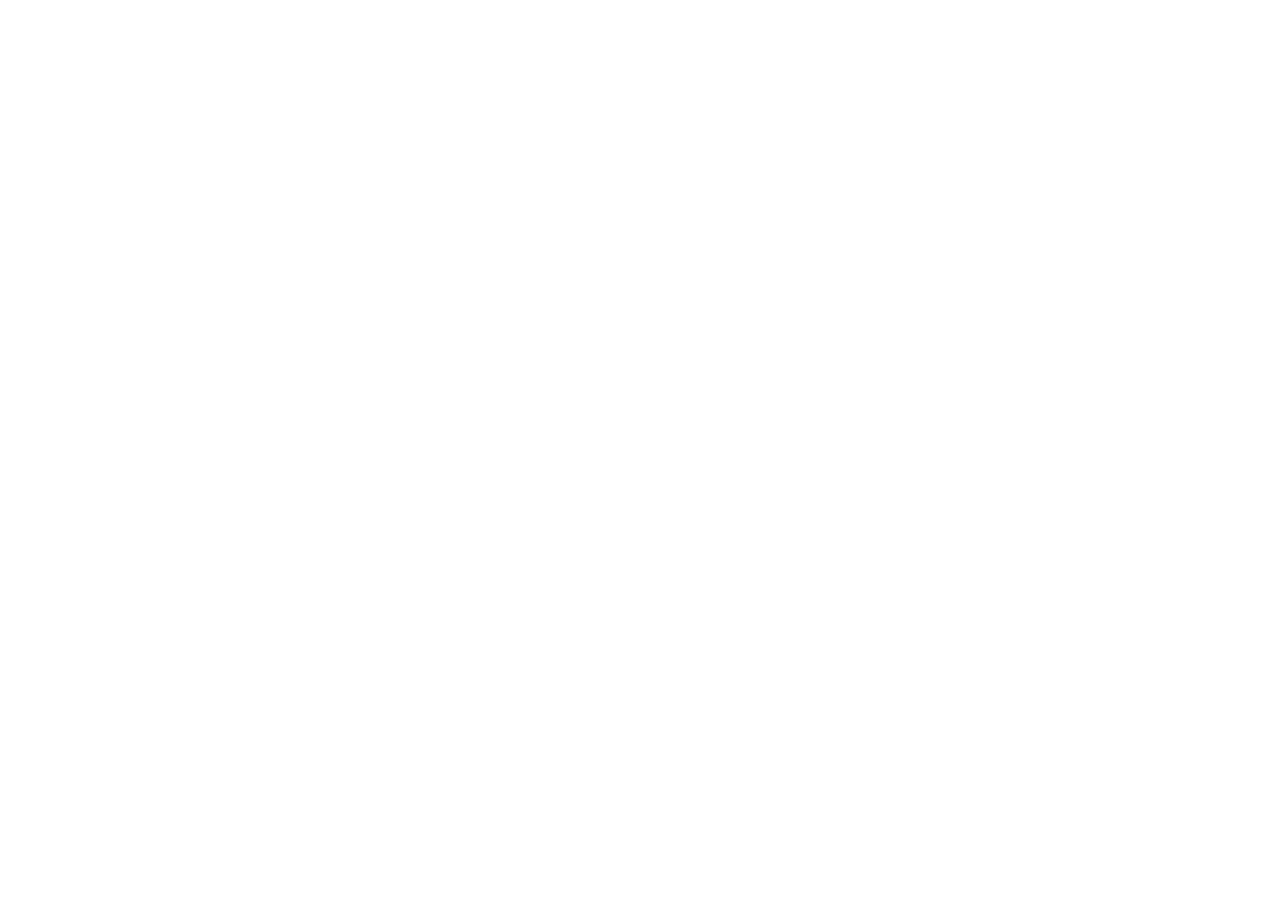
==== index.html @ 2bec8dc3 "init project" ====
<!DOCTYPE html>
<html lang="en">

<head>
  <meta charset="UTF-8">
  <meta http-equiv="X-UA-Compatible" content="IE=edge">
  <meta name="viewport" content="width=device-width, initial-scale=1.0">
  <title>Document</title>
</head>

<body>

</body>

</html>
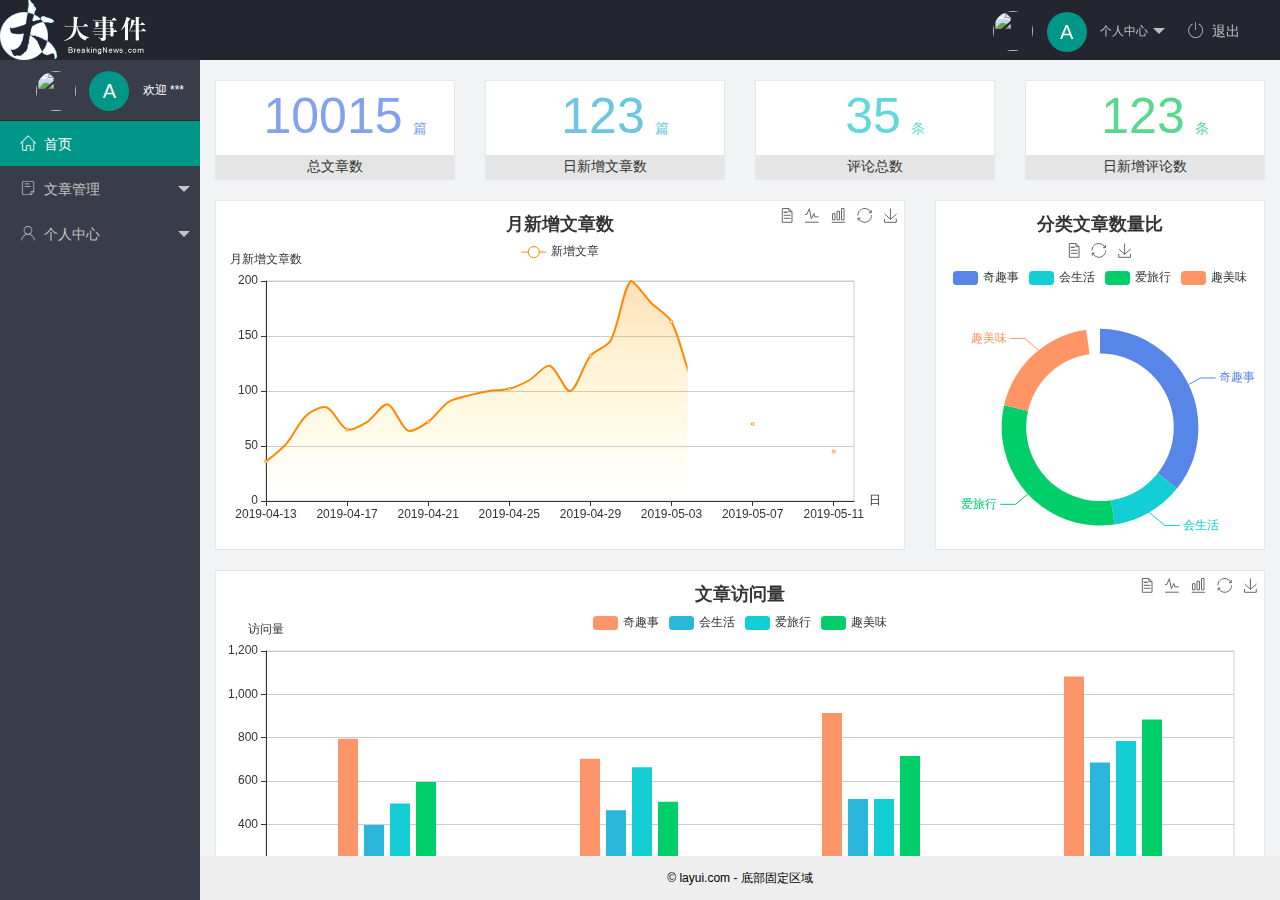
==== commit fd3579f4: "完成了主页功能的开发" ====
--- a/index.html
+++ b/index.html
@@ -5,11 +5,91 @@
   <meta charset="UTF-8">
   <meta http-equiv="X-UA-Compatible" content="IE=edge">
   <meta name="viewport" content="width=device-width, initial-scale=1.0">
-  <title>Document</title>
+  <title>后台主页</title>
+  <!-- 导入layui的样式表 -->
+  <link rel="stylesheet" href="/assets/lib/layui/css/layui.css">
+  <!-- 导入第三方的图标库 -->
+  <link rel="stylesheet" href="/assets/fonts/iconfont.css">
+  <!-- 导入自己的样式 -->
+  <link rel="stylesheet" href="/assets/css/index.css">
 </head>
 
 <body>
+  <div class="layui-layout layui-layout-admin">
+    <div class="layui-header">
+      <div class="layui-log">
+        <img src="/assets/images/logo.png" alt="">
+      </div>
+      <!-- 头部区域（可配合layui 已有的水平导航） -->
+      <ul class="layui-nav layui-layout-right">
+        <li class="layui-nav-item">
+          <a href="javascript:;" class="userinfo">
+            <img src="http://t.cn/RCzsdCq" class="layui-nav-img" />
+            <span class="text-avatar">A</span>
+            个人中心
+          </a>
+          <dl class="layui-nav-child">
+            <dd><a href="">基本资料</a></dd>
+            <dd><a href="">更换头像</a></dd>
+            <dd><a href="">重置密码</a></dd>
+          </dl>
+        </li>
+        <li class="layui-nav-item">
+          <a href="javascript:;" id="btnLogout"><span class="iconfont icon-tuichu"></span>退出</a>
+        </li>
+      </ul>
+    </div>
 
+    <div class="layui-side layui-bg-black">
+      <div class="layui-side-scroll">
+        <div class="userinfo">
+          <img src="http://t.cn/RCzsdCq" class="layui-nav-img" />
+          <span class="text-avatar">A</span>
+          <span id="welcome">欢迎 ***</span>
+        </div>
+        <!-- 左侧导航区域（可配合layui已有的垂直导航） -->
+        <ul class="layui-nav layui-nav-tree" lay-shrink="all">
+          <li class="layui-nav-item layui-this">
+            <a href="/home/dashboard.html" target="fm"><span class="iconfont icon-home"></span>首页</a>
+          </li>
+          <li class="layui-nav-item">
+            <a class="" href="javascript:;"><span class="iconfont icon-16"></span>文章管理</a>
+            <dl class="layui-nav-child">
+              <dd><a href="javascript:;"><i class="layui-icon layui-icon-app"></i>文章类别</a></dd>
+              <dd><a href="javascript:;"><i class="layui-icon layui-icon-app"></i>文章列表</a></dd>
+              <dd><a href="javascript:;"><i class="layui-icon layui-icon-app"></i>发布文章</a></dd>
+            </dl>
+          </li>
+          <li class="layui-nav-item">
+            <a href="javascript:;"><span class="iconfont icon-user"></span>个人中心</a>
+            <dl class="layui-nav-child">
+              <dd><a href="javascript:;"><i class="layui-icon layui-icon-app"></i>基本资料</a></dd>
+              <dd><a href="javascript:;"><i class="layui-icon layui-icon-app"></i>更换头像</a></dd>
+              <dd><a href="javascript:;"><i class="layui-icon layui-icon-app"></i>重置密码</a></dd>
+            </dl>
+          </li>
+        </ul>
+      </div>
+    </div>
+
+    <div class="layui-body">
+      <!-- 内容主体区域 -->
+      <iframe name="fm" src="/home/dashboard.html" frameborder="0"></iframe>
+    </div>
+
+    <div class="layui-footer">
+      <!-- 底部固定区域 -->
+      © layui.com - 底部固定区域
+    </div>
+  </div>
+  <!-- 导入layui的JS文件 -->
+  <script src="/assets/lib/layui/layui.all.js"></script>
+  <!-- 导入 jQuery -->
+  <script src="/assets/lib/jquery.js"></script>
+  <!-- 导入自己封装的baseAPI -->
+  <script src="/assets/js/baseAPI.js"></script>
+  <!-- 导入自己的 js文件 -->
+  <script src="/assets/js/index.js"></script>
 </body>
 
 </html>--- a/assets/lib/layui/css/layui.css
+++ b/assets/lib/layui/css/layui.css
@@ -0,0 +1,2 @@
+/** layui-v2.5.5 MIT License By https://www.layui.com */
+ .layui-inline,img{display:inline-block;vertical-align:middle}h1,h2,h3,h4,h5,h6{font-weight:400}.layui-edge,.layui-header,.layui-inline,.layui-main{position:relative}.layui-body,.layui-edge,.layui-elip{overflow:hidden}.layui-btn,.layui-edge,.layui-inline,img{vertical-align:middle}.layui-btn,.layui-disabled,.layui-icon,.layui-unselect{-moz-user-select:none;-webkit-user-select:none;-ms-user-select:none}.layui-elip,.layui-form-checkbox span,.layui-form-pane .layui-form-label{text-overflow:ellipsis;white-space:nowrap}.layui-breadcrumb,.layui-tree-btnGroup{visibility:hidden}blockquote,body,button,dd,div,dl,dt,form,h1,h2,h3,h4,h5,h6,input,li,ol,p,pre,td,textarea,th,ul{margin:0;padding:0;-webkit-tap-highlight-color:rgba(0,0,0,0)}a:active,a:hover{outline:0}img{border:none}li{list-style:none}table{border-collapse:collapse;border-spacing:0}h4,h5,h6{font-size:100%}button,input,optgroup,option,select,textarea{font-family:inherit;font-size:inherit;font-style:inherit;font-weight:inherit;outline:0}pre{white-space:pre-wrap;white-space:-moz-pre-wrap;white-space:-pre-wrap;white-space:-o-pre-wrap;word-wrap:break-word}body{line-height:24px;font:14px Helvetica Neue,Helvetica,PingFang SC,Tahoma,Arial,sans-serif}hr{height:1px;margin:10px 0;border:0;clear:both}a{color:#333;text-decoration:none}a:hover{color:#777}a cite{font-style:normal;*cursor:pointer}.layui-border-box,.layui-border-box *{box-sizing:border-box}.layui-box,.layui-box *{box-sizing:content-box}.layui-clear{clear:both;*zoom:1}.layui-clear:after{content:'\20';clear:both;*zoom:1;display:block;height:0}.layui-inline{*display:inline;*zoom:1}.layui-edge{display:inline-block;width:0;height:0;border-width:6px;border-style:dashed;border-color:transparent}.layui-edge-top{top:-4px;border-bottom-color:#999;border-bottom-style:solid}.layui-edge-right{border-left-color:#999;border-left-style:solid}.layui-edge-bottom{top:2px;border-top-color:#999;border-top-style:solid}.layui-edge-left{border-right-color:#999;border-right-style:solid}.layui-disabled,.layui-disabled:hover{color:#d2d2d2!important;cursor:not-allowed!important}.layui-circle{border-radius:100%}.layui-show{display:block!important}.layui-hide{display:none!important}@font-face{font-family:layui-icon;src:url(../font/iconfont.eot?v=250);src:url(../font/iconfont.eot?v=250#iefix) format('embedded-opentype'),url(../font/iconfont.woff2?v=250) format('woff2'),url(../font/iconfont.woff?v=250) format('woff'),url(../font/iconfont.ttf?v=250) format('truetype'),url(../font/iconfont.svg?v=250#layui-icon) format('svg')}.layui-icon{font-family:layui-icon!important;font-size:16px;font-style:normal;-webkit-font-smoothing:antialiased;-moz-osx-font-smoothing:grayscale}.layui-icon-reply-fill:before{content:"\e611"}.layui-icon-set-fill:before{content:"\e614"}.layui-icon-menu-fill:before{content:"\e60f"}.layui-icon-search:before{content:"\e615"}.layui-icon-share:before{content:"\e641"}.layui-icon-set-sm:before{content:"\e620"}.layui-icon-engine:before{content:"\e628"}.layui-icon-close:before{content:"\1006"}.layui-icon-close-fill:before{content:"\1007"}.layui-icon-chart-screen:before{content:"\e629"}.layui-icon-star:before{content:"\e600"}.layui-icon-circle-dot:before{content:"\e617"}.layui-icon-chat:before{content:"\e606"}.layui-icon-release:before{content:"\e609"}.layui-icon-list:before{content:"\e60a"}.layui-icon-chart:before{content:"\e62c"}.layui-icon-ok-circle:before{content:"\1005"}.layui-icon-layim-theme:before{content:"\e61b"}.layui-icon-table:before{content:"\e62d"}.layui-icon-right:before{content:"\e602"}.layui-icon-left:before{content:"\e603"}.layui-icon-cart-simple:before{content:"\e698"}.layui-icon-face-cry:before{content:"\e69c"}.layui-icon-face-smile:before{content:"\e6af"}.layui-icon-survey:before{content:"\e6b2"}.layui-icon-tree:before{content:"\e62e"}.layui-icon-upload-circle:before{content:"\e62f"}.layui-icon-add-circle:before{content:"\e61f"}.layui-icon-download-circle:before{content:"\e601"}.layui-icon-templeate-1:before{content:"\e630"}.layui-icon-util:before{content:"\e631"}.layui-icon-face-surprised:before{content:"\e664"}.layui-icon-edit:before{content:"\e642"}.layui-icon-speaker:before{content:"\e645"}.layui-icon-down:before{content:"\e61a"}.layui-icon-file:before{content:"\e621"}.layui-icon-layouts:before{content:"\e632"}.layui-icon-rate-half:before{content:"\e6c9"}.layui-icon-add-circle-fine:before{content:"\e608"}.layui-icon-prev-circle:before{content:"\e633"}.layui-icon-read:before{content:"\e705"}.layui-icon-404:before{content:"\e61c"}.layui-icon-carousel:before{content:"\e634"}.layui-icon-help:before{content:"\e607"}.layui-icon-code-circle:before{content:"\e635"}.layui-icon-water:before{content:"\e636"}.layui-icon-username:before{content:"\e66f"}.layui-icon-find-fill:before{content:"\e670"}.layui-icon-about:before{content:"\e60b"}.layui-icon-location:before{content:"\e715"}.layui-icon-up:before{content:"\e619"}.layui-icon-pause:before{content:"\e651"}.layui-icon-date:before{content:"\e637"}.layui-icon-layim-uploadfile:before{content:"\e61d"}.layui-icon-delete:before{content:"\e640"}.layui-icon-play:before{content:"\e652"}.layui-icon-top:before{content:"\e604"}.layui-icon-friends:before{content:"\e612"}.layui-icon-refresh-3:before{content:"\e9aa"}.layui-icon-ok:before{content:"\e605"}.layui-icon-layer:before{content:"\e638"}.layui-icon-face-smile-fine:before{content:"\e60c"}.layui-icon-dollar:before{content:"\e659"}.layui-icon-group:before{content:"\e613"}.layui-icon-layim-download:before{content:"\e61e"}.layui-icon-picture-fine:before{content:"\e60d"}.layui-icon-link:before{content:"\e64c"}.layui-icon-diamond:before{content:"\e735"}.layui-icon-log:before{content:"\e60e"}.layui-icon-rate-solid:before{content:"\e67a"}.layui-icon-fonts-del:before{content:"\e64f"}.layui-icon-unlink:before{content:"\e64d"}.layui-icon-fonts-clear:before{content:"\e639"}.layui-icon-triangle-r:before{content:"\e623"}.layui-icon-circle:before{content:"\e63f"}.layui-icon-radio:before{content:"\e643"}.layui-icon-align-center:before{content:"\e647"}.layui-icon-align-right:before{content:"\e648"}.layui-icon-align-left:before{content:"\e649"}.layui-icon-loading-1:before{content:"\e63e"}.layui-icon-return:before{content:"\e65c"}.layui-icon-fonts-strong:before{content:"\e62b"}.layui-icon-upload:before{content:"\e67c"}.layui-icon-dialogue:before{content:"\e63a"}.layui-icon-video:before{content:"\e6ed"}.layui-icon-headset:before{content:"\e6fc"}.layui-icon-cellphone-fine:before{content:"\e63b"}.layui-icon-add-1:before{content:"\e654"}.layui-icon-face-smile-b:before{content:"\e650"}.layui-icon-fonts-html:before{content:"\e64b"}.layui-icon-form:before{content:"\e63c"}.layui-icon-cart:before{content:"\e657"}.layui-icon-camera-fill:before{content:"\e65d"}.layui-icon-tabs:before{content:"\e62a"}.layui-icon-fonts-code:before{content:"\e64e"}.layui-icon-fire:before{content:"\e756"}.layui-icon-set:before{content:"\e716"}.layui-icon-fonts-u:before{content:"\e646"}.layui-icon-triangle-d:before{content:"\e625"}.layui-icon-tips:before{content:"\e702"}.layui-icon-picture:before{content:"\e64a"}.layui-icon-more-vertical:before{content:"\e671"}.layui-icon-flag:before{content:"\e66c"}.layui-icon-loading:before{content:"\e63d"}.layui-icon-fonts-i:before{content:"\e644"}.layui-icon-refresh-1:before{content:"\e666"}.layui-icon-rmb:before{content:"\e65e"}.layui-icon-home:before{content:"\e68e"}.layui-icon-user:before{content:"\e770"}.layui-icon-notice:before{content:"\e667"}.layui-icon-login-weibo:before{content:"\e675"}.layui-icon-voice:before{content:"\e688"}.layui-icon-upload-drag:before{content:"\e681"}.layui-icon-login-qq:before{content:"\e676"}.layui-icon-snowflake:before{content:"\e6b1"}.layui-icon-file-b:before{content:"\e655"}.layui-icon-template:before{content:"\e663"}.layui-icon-auz:before{content:"\e672"}.layui-icon-console:before{content:"\e665"}.layui-icon-app:before{content:"\e653"}.layui-icon-prev:before{content:"\e65a"}.layui-icon-website:before{content:"\e7ae"}.layui-icon-next:before{content:"\e65b"}.layui-icon-component:before{content:"\e857"}.layui-icon-more:before{content:"\e65f"}.layui-icon-login-wechat:before{content:"\e677"}.layui-icon-shrink-right:before{content:"\e668"}.layui-icon-spread-left:before{content:"\e66b"}.layui-icon-camera:before{content:"\e660"}.layui-icon-note:before{content:"\e66e"}.layui-icon-refresh:before{content:"\e669"}.layui-icon-female:before{content:"\e661"}.layui-icon-male:before{content:"\e662"}.layui-icon-password:before{content:"\e673"}.layui-icon-senior:before{content:"\e674"}.layui-icon-theme:before{content:"\e66a"}.layui-icon-tread:before{content:"\e6c5"}.layui-icon-praise:before{content:"\e6c6"}.layui-icon-star-fill:before{content:"\e658"}.layui-icon-rate:before{content:"\e67b"}.layui-icon-template-1:before{content:"\e656"}.layui-icon-vercode:before{content:"\e679"}.layui-icon-cellphone:before{content:"\e678"}.layui-icon-screen-full:before{content:"\e622"}.layui-icon-screen-restore:before{content:"\e758"}.layui-icon-cols:before{content:"\e610"}.layui-icon-export:before{content:"\e67d"}.layui-icon-print:before{content:"\e66d"}.layui-icon-slider:before{content:"\e714"}.layui-icon-addition:before{content:"\e624"}.layui-icon-subtraction:before{content:"\e67e"}.layui-icon-service:before{content:"\e626"}.layui-icon-transfer:before{content:"\e691"}.layui-main{width:1140px;margin:0 auto}.layui-header{z-index:1000;height:60px}.layui-header a:hover{transition:all .5s;-webkit-transition:all .5s}.layui-side{position:fixed;left:0;top:0;bottom:0;z-index:999;width:200px;overflow-x:hidden}.layui-side-scroll{position:relative;width:220px;height:100%;overflow-x:hidden}.layui-body{position:absolute;left:200px;right:0;top:0;bottom:0;z-index:998;width:auto;overflow-y:auto;box-sizing:border-box}.layui-layout-body{overflow:hidden}.layui-layout-admin .layui-header{background-color:#23262E}.layui-layout-admin .layui-side{top:60px;width:200px;overflow-x:hidden}.layui-layout-admin .layui-body{position:fixed;top:60px;bottom:44px}.layui-layout-admin .layui-main{width:auto;margin:0 15px}.layui-layout-admin .layui-footer{position:fixed;left:200px;right:0;bottom:0;height:44px;line-height:44px;padding:0 15px;background-color:#eee}.layui-layout-admin .layui-logo{position:absolute;left:0;top:0;width:200px;height:100%;line-height:60px;text-align:center;color:#009688;font-size:16px}.layui-layout-admin .layui-header .layui-nav{background:0 0}.layui-layout-left{position:absolute!important;left:200px;top:0}.layui-layout-right{position:absolute!important;right:0;top:0}.layui-container{position:relative;margin:0 auto;padding:0 15px;box-sizing:border-box}.layui-fluid{position:relative;margin:0 auto;padding:0 15px}.layui-row:after,.layui-row:before{content:'';display:block;clear:both}.layui-col-lg1,.layui-col-lg10,.layui-col-lg11,.layui-col-lg12,.layui-col-lg2,.layui-col-lg3,.layui-col-lg4,.layui-col-lg5,.layui-col-lg6,.layui-col-lg7,.layui-col-lg8,.layui-col-lg9,.layui-col-md1,.layui-col-md10,.layui-col-md11,.layui-col-md12,.layui-col-md2,.layui-col-md3,.layui-col-md4,.layui-col-md5,.layui-col-md6,.layui-col-md7,.layui-col-md8,.layui-col-md9,.layui-col-sm1,.layui-col-sm10,.layui-col-sm11,.layui-col-sm12,.layui-col-sm2,.layui-col-sm3,.layui-col-sm4,.layui-col-sm5,.layui-col-sm6,.layui-col-sm7,.layui-col-sm8,.layui-col-sm9,.layui-col-xs1,.layui-col-xs10,.layui-col-xs11,.layui-col-xs12,.layui-col-xs2,.layui-col-xs3,.layui-col-xs4,.layui-col-xs5,.layui-col-xs6,.layui-col-xs7,.layui-col-xs8,.layui-col-xs9{position:relative;display:block;box-sizing:border-box}.layui-col-xs1,.layui-col-xs10,.layui-col-xs11,.layui-col-xs12,.layui-col-xs2,.layui-col-xs3,.layui-col-xs4,.layui-col-xs5,.layui-col-xs6,.layui-col-xs7,.layui-col-xs8,.layui-col-xs9{float:left}.layui-col-xs1{width:8.33333333%}.layui-col-xs2{width:16.66666667%}.layui-col-xs3{width:25%}.layui-col-xs4{width:33.33333333%}.layui-col-xs5{width:41.66666667%}.layui-col-xs6{width:50%}.layui-col-xs7{width:58.33333333%}.layui-col-xs8{width:66.66666667%}.layui-col-xs9{width:75%}.layui-col-xs10{width:83.33333333%}.layui-col-xs11{width:91.66666667%}.layui-col-xs12{width:100%}.layui-col-xs-offset1{margin-left:8.33333333%}.layui-col-xs-offset2{margin-left:16.66666667%}.layui-col-xs-offset3{margin-left:25%}.layui-col-xs-offset4{margin-left:33.33333333%}.layui-col-xs-offset5{margin-left:41.66666667%}.layui-col-xs-offset6{margin-left:50%}.layui-col-xs-offset7{margin-left:58.33333333%}.layui-col-xs-offset8{margin-left:66.66666667%}.layui-col-xs-offset9{margin-left:75%}.layui-col-xs-offset10{margin-left:83.33333333%}.layui-col-xs-offset11{margin-left:91.66666667%}.layui-col-xs-offset12{margin-left:100%}@media screen and (max-width:768px){.layui-hide-xs{display:none!important}.layui-show-xs-block{display:block!important}.layui-show-xs-inline{display:inline!important}.layui-show-xs-inline-block{display:inline-block!important}}@media screen and (min-width:768px){.layui-container{width:750px}.layui-hide-sm{display:none!important}.layui-show-sm-block{display:block!important}.layui-show-sm-inline{display:inline!important}.layui-show-sm-inline-block{display:inline-block!important}.layui-col-sm1,.layui-col-sm10,.layui-col-sm11,.layui-col-sm12,.layui-col-sm2,.layui-col-sm3,.layui-col-sm4,.layui-col-sm5,.layui-col-sm6,.layui-col-sm7,.layui-col-sm8,.layui-col-sm9{float:left}.layui-col-sm1{width:8.33333333%}.layui-col-sm2{width:16.66666667%}.layui-col-sm3{width:25%}.layui-col-sm4{width:33.33333333%}.layui-col-sm5{width:41.66666667%}.layui-col-sm6{width:50%}.layui-col-sm7{width:58.33333333%}.layui-col-sm8{width:66.66666667%}.layui-col-sm9{width:75%}.layui-col-sm10{width:83.33333333%}.layui-col-sm11{width:91.66666667%}.layui-col-sm12{width:100%}.layui-col-sm-offset1{margin-left:8.33333333%}.layui-col-sm-offset2{margin-left:16.66666667%}.layui-col-sm-offset3{margin-left:25%}.layui-col-sm-offset4{margin-left:33.33333333%}.layui-col-sm-offset5{margin-left:41.66666667%}.layui-col-sm-offset6{margin-left:50%}.layui-col-sm-offset7{margin-left:58.33333333%}.layui-col-sm-offset8{margin-left:66.66666667%}.layui-col-sm-offset9{margin-left:75%}.layui-col-sm-offset10{margin-left:83.33333333%}.layui-col-sm-offset11{margin-left:91.66666667%}.layui-col-sm-offset12{margin-left:100%}}@media screen and (min-width:992px){.layui-container{width:970px}.layui-hide-md{display:none!important}.layui-show-md-block{display:block!important}.layui-show-md-inline{display:inline!important}.layui-show-md-inline-block{display:inline-block!important}.layui-col-md1,.layui-col-md10,.layui-col-md11,.layui-col-md12,.layui-col-md2,.layui-col-md3,.layui-col-md4,.layui-col-md5,.layui-col-md6,.layui-col-md7,.layui-col-md8,.layui-col-md9{float:left}.layui-col-md1{width:8.33333333%}.layui-col-md2{width:16.66666667%}.layui-col-md3{width:25%}.layui-col-md4{width:33.33333333%}.layui-col-md5{width:41.66666667%}.layui-col-md6{width:50%}.layui-col-md7{width:58.33333333%}.layui-col-md8{width:66.66666667%}.layui-col-md9{width:75%}.layui-col-md10{width:83.33333333%}.layui-col-md11{width:91.66666667%}.layui-col-md12{width:100%}.layui-col-md-offset1{margin-left:8.33333333%}.layui-col-md-offset2{margin-left:16.66666667%}.layui-col-md-offset3{margin-left:25%}.layui-col-md-offset4{margin-left:33.33333333%}.layui-col-md-offset5{margin-left:41.66666667%}.layui-col-md-offset6{margin-left:50%}.layui-col-md-offset7{margin-left:58.33333333%}.layui-col-md-offset8{margin-left:66.66666667%}.layui-col-md-offset9{margin-left:75%}.layui-col-md-offset10{margin-left:83.33333333%}.layui-col-md-offset11{margin-left:91.66666667%}.layui-col-md-offset12{margin-left:100%}}@media screen and (min-width:1200px){.layui-container{width:1170px}.layui-hide-lg{display:none!important}.layui-show-lg-block{display:block!important}.layui-show-lg-inline{display:inline!important}.layui-show-lg-inline-block{display:inline-block!important}.layui-col-lg1,.layui-col-lg10,.layui-col-lg11,.layui-col-lg12,.layui-col-lg2,.layui-col-lg3,.layui-col-lg4,.layui-col-lg5,.layui-col-lg6,.layui-col-lg7,.layui-col-lg8,.layui-col-lg9{float:left}.layui-col-lg1{width:8.33333333%}.layui-col-lg2{width:16.66666667%}.layui-col-lg3{width:25%}.layui-col-lg4{width:33.33333333%}.layui-col-lg5{width:41.66666667%}.layui-col-lg6{width:50%}.layui-col-lg7{width:58.33333333%}.layui-col-lg8{width:66.66666667%}.layui-col-lg9{width:75%}.layui-col-lg10{width:83.33333333%}.layui-col-lg11{width:91.66666667%}.layui-col-lg12{width:100%}.layui-col-lg-offset1{margin-left:8.33333333%}.layui-col-lg-offset2{margin-left:16.66666667%}.layui-col-lg-offset3{margin-left:25%}.layui-col-lg-offset4{margin-left:33.33333333%}.layui-col-lg-offset5{margin-left:41.66666667%}.layui-col-lg-offset6{margin-left:50%}.layui-col-lg-offset7{margin-left:58.33333333%}.layui-col-lg-offset8{margin-left:66.66666667%}.layui-col-lg-offset9{margin-left:75%}.layui-col-lg-offset10{margin-left:83.33333333%}.layui-col-lg-offset11{margin-left:91.66666667%}.layui-col-lg-offset12{margin-left:100%}}.layui-col-space1{margin:-.5px}.layui-col-space1>*{padding:.5px}.layui-col-space3{margin:-1.5px}.layui-col-space3>*{padding:1.5px}.layui-col-space5{margin:-2.5px}.layui-col-space5>*{padding:2.5px}.layui-col-space8{margin:-3.5px}.layui-col-space8>*{padding:3.5px}.layui-col-space10{margin:-5px}.layui-col-space10>*{padding:5px}.layui-col-space12{margin:-6px}.layui-col-space12>*{padding:6px}.layui-col-space15{margin:-7.5px}.layui-col-space15>*{padding:7.5px}.layui-col-space18{margin:-9px}.layui-col-space18>*{padding:9px}.layui-col-space20{margin:-10px}.layui-col-space20>*{padding:10px}.layui-col-space22{margin:-11px}.layui-col-space22>*{padding:11px}.layui-col-space25{margin:-12.5px}.layui-col-space25>*{padding:12.5px}.layui-col-space30{margin:-15px}.layui-col-space30>*{padding:15px}.layui-btn,.layui-input,.layui-select,.layui-textarea,.layui-upload-button{outline:0;-webkit-appearance:none;transition:all .3s;-webkit-transition:all .3s;box-sizing:border-box}.layui-elem-quote{margin-bottom:10px;padding:15px;line-height:22px;border-left:5px solid #009688;border-radius:0 2px 2px 0;background-color:#f2f2f2}.layui-quote-nm{border-style:solid;border-width:1px 1px 1px 5px;background:0 0}.layui-elem-field{margin-bottom:10px;padding:0;border-width:1px;border-style:solid}.layui-elem-field legend{margin-left:20px;padding:0 10px;font-size:20px;font-weight:300}.layui-field-title{margin:10px 0 20px;border-width:1px 0 0}.layui-field-box{padding:10px 15px}.layui-field-title .layui-field-box{padding:10px 0}.layui-progress{position:relative;height:6px;border-radius:20px;background-color:#e2e2e2}.layui-progress-bar{position:absolute;left:0;top:0;width:0;max-width:100%;height:6px;border-radius:20px;text-align:right;background-color:#5FB878;transition:all .3s;-webkit-transition:all .3s}.layui-progress-big,.layui-progress-big .layui-progress-bar{height:18px;line-height:18px}.layui-progress-text{position:relative;top:-20px;line-height:18px;font-size:12px;color:#666}.layui-progress-big .layui-progress-text{position:static;padding:0 10px;color:#fff}.layui-collapse{border-width:1px;border-style:solid;border-radius:2px}.layui-colla-content,.layui-colla-item{border-top-width:1px;border-top-style:solid}.layui-colla-item:first-child{border-top:none}.layui-colla-title{position:relative;height:42px;line-height:42px;padding:0 15px 0 35px;color:#333;background-color:#f2f2f2;cursor:pointer;font-size:14px;overflow:hidden}.layui-colla-content{display:none;padding:10px 15px;line-height:22px;color:#666}.layui-colla-icon{position:absolute;left:15px;top:0;font-size:14px}.layui-card{margin-bottom:15px;border-radius:2px;background-color:#fff;box-shadow:0 1px 2px 0 rgba(0,0,0,.05)}.layui-card:last-child{margin-bottom:0}.layui-card-header{position:relative;height:42px;line-height:42px;padding:0 15px;border-bottom:1px solid #f6f6f6;color:#333;border-radius:2px 2px 0 0;font-size:14px}.layui-bg-black,.layui-bg-blue,.layui-bg-cyan,.layui-bg-green,.layui-bg-orange,.layui-bg-red{color:#fff!important}.layui-card-body{position:relative;padding:10px 15px;line-height:24px}.layui-card-body[pad15]{padding:15px}.layui-card-body[pad20]{padding:20px}.layui-card-body .layui-table{margin:5px 0}.layui-card .layui-tab{margin:0}.layui-panel-window{position:relative;padding:15px;border-radius:0;border-top:5px solid #E6E6E6;background-color:#fff}.layui-auxiliar-moving{position:fixed;left:0;right:0;top:0;bottom:0;width:100%;height:100%;background:0 0;z-index:9999999999}.layui-form-label,.layui-form-mid,.layui-form-select,.layui-input-block,.layui-input-inline,.layui-textarea{position:relative}.layui-bg-red{background-color:#FF5722!important}.layui-bg-orange{background-color:#FFB800!important}.layui-bg-green{background-color:#009688!important}.layui-bg-cyan{background-color:#2F4056!important}.layui-bg-blue{background-color:#1E9FFF!important}.layui-bg-black{background-color:#393D49!important}.layui-bg-gray{background-color:#eee!important;color:#666!important}.layui-badge-rim,.layui-colla-content,.layui-colla-item,.layui-collapse,.layui-elem-field,.layui-form-pane .layui-form-item[pane],.layui-form-pane .layui-form-label,.layui-input,.layui-layedit,.layui-layedit-tool,.layui-quote-nm,.layui-select,.layui-tab-bar,.layui-tab-card,.layui-tab-title,.layui-tab-title .layui-this:after,.layui-textarea{border-color:#e6e6e6}.layui-timeline-item:before,hr{background-color:#e6e6e6}.layui-text{line-height:22px;font-size:14px;color:#666}.layui-text h1,.layui-text h2,.layui-text h3{font-weight:500;color:#333}.layui-text h1{font-size:30px}.layui-text h2{font-size:24px}.layui-text h3{font-size:18px}.layui-text a:not(.layui-btn){color:#01AAED}.layui-text a:not(.layui-btn):hover{text-decoration:underline}.layui-text ul{padding:5px 0 5px 15px}.layui-text ul li{margin-top:5px;list-style-type:disc}.layui-text em,.layui-word-aux{color:#999!important;padding:0 5px!important}.layui-btn{display:inline-block;height:38px;line-height:38px;padding:0 18px;background-color:#009688;color:#fff;white-space:nowrap;text-align:center;font-size:14px;border:none;border-radius:2px;cursor:pointer}.layui-btn:hover{opacity:.8;filter:alpha(opacity=80);color:#fff}.layui-btn:active{opacity:1;filter:alpha(opacity=100)}.layui-btn+.layui-btn{margin-left:10px}.layui-btn-container{font-size:0}.layui-btn-container .layui-btn{margin-right:10px;margin-bottom:10px}.layui-btn-container .layui-btn+.layui-btn{margin-left:0}.layui-table .layui-btn-container .layui-btn{margin-bottom:9px}.layui-btn-radius{border-radius:100px}.layui-btn .layui-icon{margin-right:3px;font-size:18px;vertical-align:bottom;vertical-align:middle\9}.layui-btn-primary{border:1px solid #C9C9C9;background-color:#fff;color:#555}.layui-btn-primary:hover{border-color:#009688;color:#333}.layui-btn-normal{background-color:#1E9FFF}.layui-btn-warm{background-color:#FFB800}.layui-btn-danger{background-color:#FF5722}.layui-btn-checked{background-color:#5FB878}.layui-btn-disabled,.layui-btn-disabled:active,.layui-btn-disabled:hover{border:1px solid #e6e6e6;background-color:#FBFBFB;color:#C9C9C9;cursor:not-allowed;opacity:1}.layui-btn-lg{height:44px;line-height:44px;padding:0 25px;font-size:16px}.layui-btn-sm{height:30px;line-height:30px;padding:0 10px;font-size:12px}.layui-btn-sm i{font-size:16px!important}.layui-btn-xs{height:22px;line-height:22px;padding:0 5px;font-size:12px}.layui-btn-xs i{font-size:14px!important}.layui-btn-group{display:inline-block;vertical-align:middle;font-size:0}.layui-btn-group .layui-btn{margin-left:0!important;margin-right:0!important;border-left:1px solid rgba(255,255,255,.5);border-radius:0}.layui-btn-group .layui-btn-primary{border-left:none}.layui-btn-group .layui-btn-primary:hover{border-color:#C9C9C9;color:#009688}.layui-btn-group .layui-btn:first-child{border-left:none;border-radius:2px 0 0 2px}.layui-btn-group .layui-btn-primary:first-child{border-left:1px solid #c9c9c9}.layui-btn-group .layui-btn:last-child{border-radius:0 2px 2px 0}.layui-btn-group .layui-btn+.layui-btn{margin-left:0}.layui-btn-group+.layui-btn-group{margin-left:10px}.layui-btn-fluid{width:100%}.layui-input,.layui-select,.layui-textarea{height:38px;line-height:1.3;line-height:38px\9;border-width:1px;border-style:solid;background-color:#fff;border-radius:2px}.layui-input::-webkit-input-placeholder,.layui-select::-webkit-input-placeholder,.layui-textarea::-webkit-input-placeholder{line-height:1.3}.layui-input,.layui-textarea{display:block;width:100%;padding-left:10px}.layui-input:hover,.layui-textarea:hover{border-color:#D2D2D2!important}.layui-input:focus,.layui-textarea:focus{border-color:#C9C9C9!important}.layui-textarea{min-height:100px;height:auto;line-height:20px;padding:6px 10px;resize:vertical}.layui-select{padding:0 10px}.layui-form input[type=checkbox],.layui-form input[type=radio],.layui-form select{display:none}.layui-form [lay-ignore]{display:initial}.layui-form-item{margin-bottom:15px;clear:both;*zoom:1}.layui-form-item:after{content:'\20';clear:both;*zoom:1;display:block;height:0}.layui-form-label{float:left;display:block;padding:9px 15px;width:80px;font-weight:400;line-height:20px;text-align:right}.layui-form-label-col{display:block;float:none;padding:9px 0;line-height:20px;text-align:left}.layui-form-item .layui-inline{margin-bottom:5px;margin-right:10px}.layui-input-block{margin-left:110px;min-height:36px}.layui-input-inline{display:inline-block;vertical-align:middle}.layui-form-item .layui-input-inline{float:left;width:190px;margin-right:10px}.layui-form-text .layui-input-inline{width:auto}.layui-form-mid{float:left;display:block;padding:9px 0!important;line-height:20px;margin-right:10px}.layui-form-danger+.layui-form-select .layui-input,.layui-form-danger:focus{border-color:#FF5722!important}.layui-form-select .layui-input{padding-right:30px;cursor:pointer}.layui-form-select .layui-edge{position:absolute;right:10px;top:50%;margin-top:-3px;cursor:pointer;border-width:6px;border-top-color:#c2c2c2;border-top-style:solid;transition:all .3s;-webkit-transition:all .3s}.layui-form-select dl{display:none;position:absolute;left:0;top:42px;padding:5px 0;z-index:899;min-width:100%;border:1px solid #d2d2d2;max-height:300px;overflow-y:auto;background-color:#fff;border-radius:2px;box-shadow:0 2px 4px rgba(0,0,0,.12);box-sizing:border-box}.layui-form-select dl dd,.layui-form-select dl dt{padding:0 10px;line-height:36px;white-space:nowrap;overflow:hidden;text-overflow:ellipsis}.layui-form-select dl dt{font-size:12px;color:#999}.layui-form-select dl dd{cursor:pointer}.layui-form-select dl dd:hover{background-color:#f2f2f2;-webkit-transition:.5s all;transition:.5s all}.layui-form-select .layui-select-group dd{padding-left:20px}.layui-form-select dl dd.layui-select-tips{padding-left:10px!important;color:#999}.layui-form-select dl dd.layui-this{background-color:#5FB878;color:#fff}.layui-form-checkbox,.layui-form-select dl dd.layui-disabled{background-color:#fff}.layui-form-selected dl{display:block}.layui-form-checkbox,.layui-form-checkbox *,.layui-form-switch{display:inline-block;vertical-align:middle}.layui-form-selected .layui-edge{margin-top:-9px;-webkit-transform:rotate(180deg);transform:rotate(180deg);margin-top:-3px\9}:root .layui-form-selected .layui-edge{margin-top:-9px\0/IE9}.layui-form-selectup dl{top:auto;bottom:42px}.layui-select-none{margin:5px 0;text-align:center;color:#999}.layui-select-disabled .layui-disabled{border-color:#eee!important}.layui-select-disabled .layui-edge{border-top-color:#d2d2d2}.layui-form-checkbox{position:relative;height:30px;line-height:30px;margin-right:10px;padding-right:30px;cursor:pointer;font-size:0;-webkit-transition:.1s linear;transition:.1s linear;box-sizing:border-box}.layui-form-checkbox span{padding:0 10px;height:100%;font-size:14px;border-radius:2px 0 0 2px;background-color:#d2d2d2;color:#fff;overflow:hidden}.layui-form-checkbox:hover span{background-color:#c2c2c2}.layui-form-checkbox i{position:absolute;right:0;top:0;width:30px;height:28px;border:1px solid #d2d2d2;border-left:none;border-radius:0 2px 2px 0;color:#fff;font-size:20px;text-align:center}.layui-form-checkbox:hover i{border-color:#c2c2c2;color:#c2c2c2}.layui-form-checked,.layui-form-checked:hover{border-color:#5FB878}.layui-form-checked span,.layui-form-checked:hover span{background-color:#5FB878}.layui-form-checked i,.layui-form-checked:hover i{color:#5FB878}.layui-form-item .layui-form-checkbox{margin-top:4px}.layui-form-checkbox[lay-skin=primary]{height:auto!important;line-height:normal!important;min-width:18px;min-height:18px;border:none!important;margin-right:0;padding-left:28px;padding-right:0;background:0 0}.layui-form-checkbox[lay-skin=primary] span{padding-left:0;padding-right:15px;line-height:18px;background:0 0;color:#666}.layui-form-checkbox[lay-skin=primary] i{right:auto;left:0;width:16px;height:16px;line-height:16px;border:1px solid #d2d2d2;font-size:12px;border-radius:2px;background-color:#fff;-webkit-transition:.1s linear;transition:.1s linear}.layui-form-checkbox[lay-skin=primary]:hover i{border-color:#5FB878;color:#fff}.layui-form-checked[lay-skin=primary] i{border-color:#5FB878!important;background-color:#5FB878;color:#fff}.layui-checkbox-disbaled[lay-skin=primary] span{background:0 0!important;color:#c2c2c2}.layui-checkbox-disbaled[lay-skin=primary]:hover i{border-color:#d2d2d2}.layui-form-item .layui-form-checkbox[lay-skin=primary]{margin-top:10px}.layui-form-switch{position:relative;height:22px;line-height:22px;min-width:35px;padding:0 5px;margin-top:8px;border:1px solid #d2d2d2;border-radius:20px;cursor:pointer;background-color:#fff;-webkit-transition:.1s linear;transition:.1s linear}.layui-form-switch i{position:absolute;left:5px;top:3px;width:16px;height:16px;border-radius:20px;background-color:#d2d2d2;-webkit-transition:.1s linear;transition:.1s linear}.layui-form-switch em{position:relative;top:0;width:25px;margin-left:21px;padding:0!important;text-align:center!important;color:#999!important;font-style:normal!important;font-size:12px}.layui-form-onswitch{border-color:#5FB878;background-color:#5FB878}.layui-checkbox-disbaled,.layui-checkbox-disbaled i{border-color:#e2e2e2!important}.layui-form-onswitch i{left:100%;margin-left:-21px;background-color:#fff}.layui-form-onswitch em{margin-left:5px;margin-right:21px;color:#fff!important}.layui-checkbox-disbaled span{background-color:#e2e2e2!important}.layui-checkbox-disbaled:hover i{color:#fff!important}[lay-radio]{display:none}.layui-form-radio,.layui-form-radio *{display:inline-block;vertical-align:middle}.layui-form-radio{line-height:28px;margin:6px 10px 0 0;padding-right:10px;cursor:pointer;font-size:0}.layui-form-radio *{font-size:14px}.layui-form-radio>i{margin-right:8px;font-size:22px;color:#c2c2c2}.layui-form-radio>i:hover,.layui-form-radioed>i{color:#5FB878}.layui-radio-disbaled>i{color:#e2e2e2!important}.layui-form-pane .layui-form-label{width:110px;padding:8px 15px;height:38px;line-height:20px;border-width:1px;border-style:solid;border-radius:2px 0 0 2px;text-align:center;background-color:#FBFBFB;overflow:hidden;box-sizing:border-box}.layui-form-pane .layui-input-inline{margin-left:-1px}.layui-form-pane .layui-input-block{margin-left:110px;left:-1px}.layui-form-pane .layui-input{border-radius:0 2px 2px 0}.layui-form-pane .layui-form-text .layui-form-label{float:none;width:100%;border-radius:2px;box-sizing:border-box;text-align:left}.layui-form-pane .layui-form-text .layui-input-inline{display:block;margin:0;top:-1px;clear:both}.layui-form-pane .layui-form-text .layui-input-block{margin:0;left:0;top:-1px}.layui-form-pane .layui-form-text .layui-textarea{min-height:100px;border-radius:0 0 2px 2px}.layui-form-pane .layui-form-checkbox{margin:4px 0 4px 10px}.layui-form-pane .layui-form-radio,.layui-form-pane .layui-form-switch{margin-top:6px;margin-left:10px}.layui-form-pane .layui-form-item[pane]{position:relative;border-width:1px;border-style:solid}.layui-form-pane .layui-form-item[pane] .layui-form-label{position:absolute;left:0;top:0;height:100%;border-width:0 1px 0 0}.layui-form-pane .layui-form-item[pane] .layui-input-inline{margin-left:110px}@media screen and (max-width:450px){.layui-form-item .layui-form-label{text-overflow:ellipsis;overflow:hidden;white-space:nowrap}.layui-form-item .layui-inline{display:block;margin-right:0;margin-bottom:20px;clear:both}.layui-form-item .layui-inline:after{content:'\20';clear:both;display:block;height:0}.layui-form-item .layui-input-inline{display:block;float:none;left:-3px;width:auto;margin:0 0 10px 112px}.layui-form-item .layui-input-inline+.layui-form-mid{margin-left:110px;top:-5px;padding:0}.layui-form-item .layui-form-checkbox{margin-right:5px;margin-bottom:5px}}.layui-layedit{border-width:1px;border-style:solid;border-radius:2px}.layui-layedit-tool{padding:3px 5px;border-bottom-width:1px;border-bottom-style:solid;font-size:0}.layedit-tool-fixed{position:fixed;top:0;border-top:1px solid #e2e2e2}.layui-layedit-tool .layedit-tool-mid,.layui-layedit-tool .layui-icon{display:inline-block;vertical-align:middle;text-align:center;font-size:14px}.layui-layedit-tool .layui-icon{position:relative;width:32px;height:30px;line-height:30px;margin:3px 5px;color:#777;cursor:pointer;border-radius:2px}.layui-layedit-tool .layui-icon:hover{color:#393D49}.layui-layedit-tool .layui-icon:active{color:#000}.layui-layedit-tool .layedit-tool-active{background-color:#e2e2e2;color:#000}.layui-layedit-tool .layui-disabled,.layui-layedit-tool .layui-disabled:hover{color:#d2d2d2;cursor:not-allowed}.layui-layedit-tool .layedit-tool-mid{width:1px;height:18px;margin:0 10px;background-color:#d2d2d2}.layedit-tool-html{width:50px!important;font-size:30px!important}.layedit-tool-b,.layedit-tool-code,.layedit-tool-help{font-size:16px!important}.layedit-tool-d,.layedit-tool-face,.layedit-tool-image,.layedit-tool-unlink{font-size:18px!important}.layedit-tool-image input{position:absolute;font-size:0;left:0;top:0;width:100%;height:100%;opacity:.01;filter:Alpha(opacity=1);cursor:pointer}.layui-layedit-iframe iframe{display:block;width:100%}#LAY_layedit_code{overflow:hidden}.layui-laypage{display:inline-block;*display:inline;*zoom:1;vertical-align:middle;margin:10px 0;font-size:0}.layui-laypage>a:first-child,.layui-laypage>a:first-child em{border-radius:2px 0 0 2px}.layui-laypage>a:last-child,.layui-laypage>a:last-child em{border-radius:0 2px 2px 0}.layui-laypage>:first-child{margin-left:0!important}.layui-laypage>:last-child{margin-right:0!important}.layui-laypage a,.layui-laypage button,.layui-laypage input,.layui-laypage select,.layui-laypage span{border:1px solid #e2e2e2}.layui-laypage a,.layui-laypage span{display:inline-block;*display:inline;*zoom:1;vertical-align:middle;padding:0 15px;height:28px;line-height:28px;margin:0 -1px 5px 0;background-color:#fff;color:#333;font-size:12px}.layui-flow-more a *,.layui-laypage input,.layui-table-view select[lay-ignore]{display:inline-block}.layui-laypage a:hover{color:#009688}.layui-laypage em{font-style:normal}.layui-laypage .layui-laypage-spr{color:#999;font-weight:700}.layui-laypage a{text-decoration:none}.layui-laypage .layui-laypage-curr{position:relative}.layui-laypage .layui-laypage-curr em{position:relative;color:#fff}.layui-laypage .layui-laypage-curr .layui-laypage-em{position:absolute;left:-1px;top:-1px;padding:1px;width:100%;height:100%;background-color:#009688}.layui-laypage-em{border-radius:2px}.layui-laypage-next em,.layui-laypage-prev em{font-family:Sim sun;font-size:16px}.layui-laypage .layui-laypage-count,.layui-laypage .layui-laypage-limits,.layui-laypage .layui-laypage-refresh,.layui-laypage .layui-laypage-skip{margin-left:10px;margin-right:10px;padding:0;border:none}.layui-laypage .layui-laypage-limits,.layui-laypage .layui-laypage-refresh{vertical-align:top}.layui-laypage .layui-laypage-refresh i{font-size:18px;cursor:pointer}.layui-laypage select{height:22px;padding:3px;border-radius:2px;cursor:pointer}.layui-laypage .layui-laypage-skip{height:30px;line-height:30px;color:#999}.layui-laypage button,.layui-laypage input{height:30px;line-height:30px;border-radius:2px;vertical-align:top;background-color:#fff;box-sizing:border-box}.layui-laypage input{width:40px;margin:0 10px;padding:0 3px;text-align:center}.layui-laypage input:focus,.layui-laypage select:focus{border-color:#009688!important}.layui-laypage button{margin-left:10px;padding:0 10px;cursor:pointer}.layui-table,.layui-table-view{margin:10px 0}.layui-flow-more{margin:10px 0;text-align:center;color:#999;font-size:14px}.layui-flow-more a{height:32px;line-height:32px}.layui-flow-more a *{vertical-align:top}.layui-flow-more a cite{padding:0 20px;border-radius:3px;background-color:#eee;color:#333;font-style:normal}.layui-flow-more a cite:hover{opacity:.8}.layui-flow-more a i{font-size:30px;color:#737383}.layui-table{width:100%;background-color:#fff;color:#666}.layui-table tr{transition:all .3s;-webkit-transition:all .3s}.layui-table th{text-align:left;font-weight:400}.layui-table tbody tr:hover,.layui-table thead tr,.layui-table-click,.layui-table-header,.layui-table-hover,.layui-table-mend,.layui-table-patch,.layui-table-tool,.layui-table-total,.layui-table-total tr,.layui-table[lay-even] tr:nth-child(even){background-color:#f2f2f2}.layui-table td,.layui-table th,.layui-table-col-set,.layui-table-fixed-r,.layui-table-grid-down,.layui-table-header,.layui-table-page,.layui-table-tips-main,.layui-table-tool,.layui-table-total,.layui-table-view,.layui-table[lay-skin=line],.layui-table[lay-skin=row]{border-width:1px;border-style:solid;border-color:#e6e6e6}.layui-table td,.layui-table th{position:relative;padding:9px 15px;min-height:20px;line-height:20px;font-size:14px}.layui-table[lay-skin=line] td,.layui-table[lay-skin=line] th{border-width:0 0 1px}.layui-table[lay-skin=row] td,.layui-table[lay-skin=row] th{border-width:0 1px 0 0}.layui-table[lay-skin=nob] td,.layui-table[lay-skin=nob] th{border:none}.layui-table img{max-width:100px}.layui-table[lay-size=lg] td,.layui-table[lay-size=lg] th{padding:15px 30px}.layui-table-view .layui-table[lay-size=lg] .layui-table-cell{height:40px;line-height:40px}.layui-table[lay-size=sm] td,.layui-table[lay-size=sm] th{font-size:12px;padding:5px 10px}.layui-table-view .layui-table[lay-size=sm] .layui-table-cell{height:20px;line-height:20px}.layui-table[lay-data]{display:none}.layui-table-box{position:relative;overflow:hidden}.layui-table-view .layui-table{position:relative;width:auto;margin:0}.layui-table-view .layui-table[lay-skin=line]{border-width:0 1px 0 0}.layui-table-view .layui-table[lay-skin=row]{border-width:0 0 1px}.layui-table-view .layui-table td,.layui-table-view .layui-table th{padding:5px 0;border-top:none;border-left:none}.layui-table-view .layui-table th.layui-unselect .layui-table-cell span{cursor:pointer}.layui-table-view .layui-table td{cursor:default}.layui-table-view .layui-table td[data-edit=text]{cursor:text}.layui-table-view .layui-form-checkbox[lay-skin=primary] i{width:18px;height:18px}.layui-table-view .layui-form-radio{line-height:0;padding:0}.layui-table-view .layui-form-radio>i{margin:0;font-size:20px}.layui-table-init{position:absolute;left:0;top:0;width:100%;height:100%;text-align:center;z-index:110}.layui-table-init .layui-icon{position:absolute;left:50%;top:50%;margin:-15px 0 0 -15px;font-size:30px;color:#c2c2c2}.layui-table-header{border-width:0 0 1px;overflow:hidden}.layui-table-header .layui-table{margin-bottom:-1px}.layui-table-tool .layui-inline[lay-event]{position:relative;width:26px;height:26px;padding:5px;line-height:16px;margin-right:10px;text-align:center;color:#333;border:1px solid #ccc;cursor:pointer;-webkit-transition:.5s all;transition:.5s all}.layui-table-tool .layui-inline[lay-event]:hover{border:1px solid #999}.layui-table-tool-temp{padding-right:120px}.layui-table-tool-self{position:absolute;right:17px;top:10px}.layui-table-tool .layui-table-tool-self .layui-inline[lay-event]{margin:0 0 0 10px}.layui-table-tool-panel{position:absolute;top:29px;left:-1px;padding:5px 0;min-width:150px;min-height:40px;border:1px solid #d2d2d2;text-align:left;overflow-y:auto;background-color:#fff;box-shadow:0 2px 4px rgba(0,0,0,.12)}.layui-table-cell,.layui-table-tool-panel li{overflow:hidden;text-overflow:ellipsis;white-space:nowrap}.layui-table-tool-panel li{padding:0 10px;line-height:30px;-webkit-transition:.5s all;transition:.5s all}.layui-table-tool-panel li .layui-form-checkbox[lay-skin=primary]{width:100%;padding-left:28px}.layui-table-tool-panel li:hover{background-color:#f2f2f2}.layui-table-tool-panel li .layui-form-checkbox[lay-skin=primary] i{position:absolute;left:0;top:0}.layui-table-tool-panel li .layui-form-checkbox[lay-skin=primary] span{padding:0}.layui-table-tool .layui-table-tool-self .layui-table-tool-panel{left:auto;right:-1px}.layui-table-col-set{position:absolute;right:0;top:0;width:20px;height:100%;border-width:0 0 0 1px;background-color:#fff}.layui-table-sort{width:10px;height:20px;margin-left:5px;cursor:pointer!important}.layui-table-sort .layui-edge{position:absolute;left:5px;border-width:5px}.layui-table-sort .layui-table-sort-asc{top:3px;border-top:none;border-bottom-style:solid;border-bottom-color:#b2b2b2}.layui-table-sort .layui-table-sort-asc:hover{border-bottom-color:#666}.layui-table-sort .layui-table-sort-desc{bottom:5px;border-bottom:none;border-top-style:solid;border-top-color:#b2b2b2}.layui-table-sort .layui-table-sort-desc:hover{border-top-color:#666}.layui-table-sort[lay-sort=asc] .layui-table-sort-asc{border-bottom-color:#000}.layui-table-sort[lay-sort=desc] .layui-table-sort-desc{border-top-color:#000}.layui-table-cell{height:28px;line-height:28px;padding:0 15px;position:relative;box-sizing:border-box}.layui-table-cell .layui-form-checkbox[lay-skin=primary]{top:-1px;padding:0}.layui-table-cell .layui-table-link{color:#01AAED}.laytable-cell-checkbox,.laytable-cell-numbers,.laytable-cell-radio,.laytable-cell-space{padding:0;text-align:center}.layui-table-body{position:relative;overflow:auto;margin-right:-1px;margin-bottom:-1px}.layui-table-body .layui-none{line-height:26px;padding:15px;text-align:center;color:#999}.layui-table-fixed{position:absolute;left:0;top:0;z-index:101}.layui-table-fixed .layui-table-body{overflow:hidden}.layui-table-fixed-l{box-shadow:0 -1px 8px rgba(0,0,0,.08)}.layui-table-fixed-r{left:auto;right:-1px;border-width:0 0 0 1px;box-shadow:-1px 0 8px rgba(0,0,0,.08)}.layui-table-fixed-r .layui-table-header{position:relative;overflow:visible}.layui-table-mend{position:absolute;right:-49px;top:0;height:100%;width:50px}.layui-table-tool{position:relative;z-index:890;width:100%;min-height:50px;line-height:30px;padding:10px 15px;border-width:0 0 1px}.layui-table-tool .layui-btn-container{margin-bottom:-10px}.layui-table-page,.layui-table-total{border-width:1px 0 0;margin-bottom:-1px;overflow:hidden}.layui-table-page{position:relative;width:100%;padding:7px 7px 0;height:41px;font-size:12px;white-space:nowrap}.layui-table-page>div{height:26px}.layui-table-page .layui-laypage{margin:0}.layui-table-page .layui-laypage a,.layui-table-page .layui-laypage span{height:26px;line-height:26px;margin-bottom:10px;border:none;background:0 0}.layui-table-page .layui-laypage a,.layui-table-page .layui-laypage span.layui-laypage-curr{padding:0 12px}.layui-table-page .layui-laypage span{margin-left:0;padding:0}.layui-table-page .layui-laypage .layui-laypage-prev{margin-left:-7px!important}.layui-table-page .layui-laypage .layui-laypage-curr .layui-laypage-em{left:0;top:0;padding:0}.layui-table-page .layui-laypage button,.layui-table-page .layui-laypage input{height:26px;line-height:26px}.layui-table-page .layui-laypage input{width:40px}.layui-table-page .layui-laypage button{padding:0 10px}.layui-table-page select{height:18px}.layui-table-patch .layui-table-cell{padding:0;width:30px}.layui-table-edit{position:absolute;left:0;top:0;width:100%;height:100%;padding:0 14px 1px;border-radius:0;box-shadow:1px 1px 20px rgba(0,0,0,.15)}.layui-table-edit:focus{border-color:#5FB878!important}select.layui-table-edit{padding:0 0 0 10px;border-color:#C9C9C9}.layui-table-view .layui-form-checkbox,.layui-table-view .layui-form-radio,.layui-table-view .layui-form-switch{top:0;margin:0;box-sizing:content-box}.layui-table-view .layui-form-checkbox{top:-1px;height:26px;line-height:26px}.layui-table-view .layui-form-checkbox i{height:26px}.layui-table-grid .layui-table-cell{overflow:visible}.layui-table-grid-down{position:absolute;top:0;right:0;width:26px;height:100%;padding:5px 0;border-width:0 0 0 1px;text-align:center;background-color:#fff;color:#999;cursor:pointer}.layui-table-grid-down .layui-icon{position:absolute;top:50%;left:50%;margin:-8px 0 0 -8px}.layui-table-grid-down:hover{background-color:#fbfbfb}body .layui-table-tips .layui-layer-content{background:0 0;padding:0;box-shadow:0 1px 6px rgba(0,0,0,.12)}.layui-table-tips-main{margin:-44px 0 0 -1px;max-height:150px;padding:8px 15px;font-size:14px;overflow-y:scroll;background-color:#fff;color:#666}.layui-table-tips-c{position:absolute;right:-3px;top:-13px;width:20px;height:20px;padding:3px;cursor:pointer;background-color:#666;border-radius:50%;color:#fff}.layui-table-tips-c:hover{background-color:#777}.layui-table-tips-c:before{position:relative;right:-2px}.layui-upload-file{display:none!important;opacity:.01;filter:Alpha(opacity=1)}.layui-upload-drag,.layui-upload-form,.layui-upload-wrap{display:inline-block}.layui-upload-list{margin:10px 0}.layui-upload-choose{padding:0 10px;color:#999}.layui-upload-drag{position:relative;padding:30px;border:1px dashed #e2e2e2;background-color:#fff;text-align:center;cursor:pointer;color:#999}.layui-upload-drag .layui-icon{font-size:50px;color:#009688}.layui-upload-drag[lay-over]{border-color:#009688}.layui-upload-iframe{position:absolute;width:0;height:0;border:0;visibility:hidden}.layui-upload-wrap{position:relative;vertical-align:middle}.layui-upload-wrap .layui-upload-file{display:block!important;position:absolute;left:0;top:0;z-index:10;font-size:100px;width:100%;height:100%;opacity:.01;filter:Alpha(opacity=1);cursor:pointer}.layui-transfer-active,.layui-transfer-box{display:inline-block;vertical-align:middle}.layui-transfer-box,.layui-transfer-header,.layui-transfer-search{border-width:0;border-style:solid;border-color:#e6e6e6}.layui-transfer-box{position:relative;border-width:1px;width:200px;height:360px;border-radius:2px;background-color:#fff}.layui-transfer-box .layui-form-checkbox{width:100%;margin:0!important}.layui-transfer-header{height:38px;line-height:38px;padding:0 10px;border-bottom-width:1px}.layui-transfer-search{position:relative;padding:10px;border-bottom-width:1px}.layui-transfer-search .layui-input{height:32px;padding-left:30px;font-size:12px}.layui-transfer-search .layui-icon-search{position:absolute;left:20px;top:50%;margin-top:-8px;color:#666}.layui-transfer-active{margin:0 15px}.layui-transfer-active .layui-btn{display:block;margin:0;padding:0 15px;background-color:#5FB878;border-color:#5FB878;color:#fff}.layui-transfer-active .layui-btn-disabled{background-color:#FBFBFB;border-color:#e6e6e6;color:#C9C9C9}.layui-transfer-active .layui-btn:first-child{margin-bottom:15px}.layui-transfer-active .layui-btn .layui-icon{margin:0;font-size:14px!important}.layui-transfer-data{padding:5px 0;overflow:auto}.layui-transfer-data li{height:32px;line-height:32px;padding:0 10px}.layui-transfer-data li:hover{background-color:#f2f2f2;transition:.5s all}.layui-transfer-data .layui-none{padding:15px 10px;text-align:center;color:#999}.layui-nav{position:relative;padding:0 20px;background-color:#393D49;color:#fff;border-radius:2px;font-size:0;box-sizing:border-box}.layui-nav *{font-size:14px}.layui-nav .layui-nav-item{position:relative;display:inline-block;*display:inline;*zoom:1;vertical-align:middle;line-height:60px}.layui-nav .layui-nav-item a{display:block;padding:0 20px;color:#fff;color:rgba(255,255,255,.7);transition:all .3s;-webkit-transition:all .3s}.layui-nav .layui-this:after,.layui-nav-bar,.layui-nav-tree .layui-nav-itemed:after{position:absolute;left:0;top:0;width:0;height:5px;background-color:#5FB878;transition:all .2s;-webkit-transition:all .2s}.layui-nav-bar{z-index:1000}.layui-nav .layui-nav-item a:hover,.layui-nav .layui-this a{color:#fff}.layui-nav .layui-this:after{content:'';top:auto;bottom:0;width:100%}.layui-nav-img{width:30px;height:30px;margin-right:10px;border-radius:50%}.layui-nav .layui-nav-more{content:'';width:0;height:0;border-style:solid dashed dashed;border-color:#fff transparent transparent;overflow:hidden;cursor:pointer;transition:all .2s;-webkit-transition:all .2s;position:absolute;top:50%;right:3px;margin-top:-3px;border-width:6px;border-top-color:rgba(255,255,255,.7)}.layui-nav .layui-nav-mored,.layui-nav-itemed>a .layui-nav-more{margin-top:-9px;border-style:dashed dashed solid;border-color:transparent transparent #fff}.layui-nav-child{display:none;position:absolute;left:0;top:65px;min-width:100%;line-height:36px;padding:5px 0;box-shadow:0 2px 4px rgba(0,0,0,.12);border:1px solid #d2d2d2;background-color:#fff;z-index:100;border-radius:2px;white-space:nowrap}.layui-nav .layui-nav-child a{color:#333}.layui-nav .layui-nav-child a:hover{background-color:#f2f2f2;color:#000}.layui-nav-child dd{position:relative}.layui-nav .layui-nav-child dd.layui-this a,.layui-nav-child dd.layui-this{background-color:#5FB878;color:#fff}.layui-nav-child dd.layui-this:after{display:none}.layui-nav-tree{width:200px;padding:0}.layui-nav-tree .layui-nav-item{display:block;width:100%;line-height:45px}.layui-nav-tree .layui-nav-item a{position:relative;height:45px;line-height:45px;text-overflow:ellipsis;overflow:hidden;white-space:nowrap}.layui-nav-tree .layui-nav-item a:hover{background-color:#4E5465}.layui-nav-tree .layui-nav-bar{width:5px;height:0;background-color:#009688}.layui-nav-tree .layui-nav-child dd.layui-this,.layui-nav-tree .layui-nav-child dd.layui-this a,.layui-nav-tree .layui-this,.layui-nav-tree .layui-this>a,.layui-nav-tree .layui-this>a:hover{background-color:#009688;color:#fff}.layui-nav-tree .layui-this:after{display:none}.layui-nav-itemed>a,.layui-nav-tree .layui-nav-title a,.layui-nav-tree .layui-nav-title a:hover{color:#fff!important}.layui-nav-tree .layui-nav-child{position:relative;z-index:0;top:0;border:none;box-shadow:none}.layui-nav-tree .layui-nav-child a{height:40px;line-height:40px;color:#fff;color:rgba(255,255,255,.7)}.layui-nav-tree .layui-nav-child,.layui-nav-tree .layui-nav-child a:hover{background:0 0;color:#fff}.layui-nav-tree .layui-nav-more{right:10px}.layui-nav-itemed>.layui-nav-child{display:block;padding:0;background-color:rgba(0,0,0,.3)!important}.layui-nav-itemed>.layui-nav-child>.layui-this>.layui-nav-child{display:block}.layui-nav-side{position:fixed;top:0;bottom:0;left:0;overflow-x:hidden;z-index:999}.layui-bg-blue .layui-nav-bar,.layui-bg-blue .layui-nav-itemed:after,.layui-bg-blue .layui-this:after{background-color:#93D1FF}.layui-bg-blue .layui-nav-child dd.layui-this{background-color:#1E9FFF}.layui-bg-blue .layui-nav-itemed>a,.layui-nav-tree.layui-bg-blue .layui-nav-title a,.layui-nav-tree.layui-bg-blue .layui-nav-title a:hover{background-color:#007DDB!important}.layui-breadcrumb{font-size:0}.layui-breadcrumb>*{font-size:14px}.layui-breadcrumb a{color:#999!important}.layui-breadcrumb a:hover{color:#5FB878!important}.layui-breadcrumb a cite{color:#666;font-style:normal}.layui-breadcrumb span[lay-separator]{margin:0 10px;color:#999}.layui-tab{margin:10px 0;text-align:left!important}.layui-tab[overflow]>.layui-tab-title{overflow:hidden}.layui-tab-title{position:relative;left:0;height:40px;white-space:nowrap;font-size:0;border-bottom-width:1px;border-bottom-style:solid;transition:all .2s;-webkit-transition:all .2s}.layui-tab-title li{display:inline-block;*display:inline;*zoom:1;vertical-align:middle;font-size:14px;transition:all .2s;-webkit-transition:all .2s;position:relative;line-height:40px;min-width:65px;padding:0 15px;text-align:center;cursor:pointer}.layui-tab-title li a{display:block}.layui-tab-title .layui-this{color:#000}.layui-tab-title .layui-this:after{position:absolute;left:0;top:0;content:'';width:100%;height:41px;border-width:1px;border-style:solid;border-bottom-color:#fff;border-radius:2px 2px 0 0;box-sizing:border-box;pointer-events:none}.layui-tab-bar{position:absolute;right:0;top:0;z-index:10;width:30px;height:39px;line-height:39px;border-width:1px;border-style:solid;border-radius:2px;text-align:center;background-color:#fff;cursor:pointer}.layui-tab-bar .layui-icon{position:relative;display:inline-block;top:3px;transition:all .3s;-webkit-transition:all .3s}.layui-tab-item{display:none}.layui-tab-more{padding-right:30px;height:auto!important;white-space:normal!important}.layui-tab-more li.layui-this:after{border-bottom-color:#e2e2e2;border-radius:2px}.layui-tab-more .layui-tab-bar .layui-icon{top:-2px;top:3px\9;-webkit-transform:rotate(180deg);transform:rotate(180deg)}:root .layui-tab-more .layui-tab-bar .layui-icon{top:-2px\0/IE9}.layui-tab-content{padding:10px}.layui-tab-title li .layui-tab-close{position:relative;display:inline-block;width:18px;height:18px;line-height:20px;margin-left:8px;top:1px;text-align:center;font-size:14px;color:#c2c2c2;transition:all .2s;-webkit-transition:all .2s}.layui-tab-title li .layui-tab-close:hover{border-radius:2px;background-color:#FF5722;color:#fff}.layui-tab-brief>.layui-tab-title .layui-this{color:#009688}.layui-tab-brief>.layui-tab-more li.layui-this:after,.layui-tab-brief>.layui-tab-title .layui-this:after{border:none;border-radius:0;border-bottom:2px solid #5FB878}.layui-tab-brief[overflow]>.layui-tab-title .layui-this:after{top:-1px}.layui-tab-card{border-width:1px;border-style:solid;border-radius:2px;box-shadow:0 2px 5px 0 rgba(0,0,0,.1)}.layui-tab-card>.layui-tab-title{background-color:#f2f2f2}.layui-tab-card>.layui-tab-title li{margin-right:-1px;margin-left:-1px}.layui-tab-card>.layui-tab-title .layui-this{background-color:#fff}.layui-tab-card>.layui-tab-title .layui-this:after{border-top:none;border-width:1px;border-bottom-color:#fff}.layui-tab-card>.layui-tab-title .layui-tab-bar{height:40px;line-height:40px;border-radius:0;border-top:none;border-right:none}.layui-tab-card>.layui-tab-more .layui-this{background:0 0;color:#5FB878}.layui-tab-card>.layui-tab-more .layui-this:after{border:none}.layui-timeline{padding-left:5px}.layui-timeline-item{position:relative;padding-bottom:20px}.layui-timeline-axis{position:absolute;left:-5px;top:0;z-index:10;width:20px;height:20px;line-height:20px;background-color:#fff;color:#5FB878;border-radius:50%;text-align:center;cursor:pointer}.layui-timeline-axis:hover{color:#FF5722}.layui-timeline-item:before{content:'';position:absolute;left:5px;top:0;z-index:0;width:1px;height:100%}.layui-timeline-item:last-child:before{display:none}.layui-timeline-item:first-child:before{display:block}.layui-timeline-content{padding-left:25px}.layui-timeline-title{position:relative;margin-bottom:10px}.layui-badge,.layui-badge-dot,.layui-badge-rim{position:relative;display:inline-block;padding:0 6px;font-size:12px;text-align:center;background-color:#FF5722;color:#fff;border-radius:2px}.layui-badge{height:18px;line-height:18px}.layui-badge-dot{width:8px;height:8px;padding:0;border-radius:50%}.layui-badge-rim{height:18px;line-height:18px;border-width:1px;border-style:solid;background-color:#fff;color:#666}.layui-btn .layui-badge,.layui-btn .layui-badge-dot{margin-left:5px}.layui-nav .layui-badge,.layui-nav .layui-badge-dot{position:absolute;top:50%;margin:-8px 6px 0}.layui-tab-title .layui-badge,.layui-tab-title .layui-badge-dot{left:5px;top:-2px}.layui-carousel{position:relative;left:0;top:0;background-color:#f8f8f8}.layui-carousel>[carousel-item]{position:relative;width:100%;height:100%;overflow:hidden}.layui-carousel>[carousel-item]:before{position:absolute;content:'\e63d';left:50%;top:50%;width:100px;line-height:20px;margin:-10px 0 0 -50px;text-align:center;color:#c2c2c2;font-family:layui-icon!important;font-size:30px;font-style:normal;-webkit-font-smoothing:antialiased;-moz-osx-font-smoothing:grayscale}.layui-carousel>[carousel-item]>*{display:none;position:absolute;left:0;top:0;width:100%;height:100%;background-color:#f8f8f8;transition-duration:.3s;-webkit-transition-duration:.3s}.layui-carousel-updown>*{-webkit-transition:.3s ease-in-out up;transition:.3s ease-in-out up}.layui-carousel-arrow{display:none\9;opacity:0;position:absolute;left:10px;top:50%;margin-top:-18px;width:36px;height:36px;line-height:36px;text-align:center;font-size:20px;border:0;border-radius:50%;background-color:rgba(0,0,0,.2);color:#fff;-webkit-transition-duration:.3s;transition-duration:.3s;cursor:pointer}.layui-carousel-arrow[lay-type=add]{left:auto!important;right:10px}.layui-carousel:hover .layui-carousel-arrow[lay-type=add],.layui-carousel[lay-arrow=always] .layui-carousel-arrow[lay-type=add]{right:20px}.layui-carousel[lay-arrow=always] .layui-carousel-arrow{opacity:1;left:20px}.layui-carousel[lay-arrow=none] .layui-carousel-arrow{display:none}.layui-carousel-arrow:hover,.layui-carousel-ind ul:hover{background-color:rgba(0,0,0,.35)}.layui-carousel:hover .layui-carousel-arrow{display:block\9;opacity:1;left:20px}.layui-carousel-ind{position:relative;top:-35px;width:100%;line-height:0!important;text-align:center;font-size:0}.layui-carousel[lay-indicator=outside]{margin-bottom:30px}.layui-carousel[lay-indicator=outside] .layui-carousel-ind{top:10px}.layui-carousel[lay-indicator=outside] .layui-carousel-ind ul{background-color:rgba(0,0,0,.5)}.layui-carousel[lay-indicator=none] .layui-carousel-ind{display:none}.layui-carousel-ind ul{display:inline-block;padding:5px;background-color:rgba(0,0,0,.2);border-radius:10px;-webkit-transition-duration:.3s;transition-duration:.3s}.layui-carousel-ind li{display:inline-block;width:10px;height:10px;margin:0 3px;font-size:14px;background-color:#e2e2e2;background-color:rgba(255,255,255,.5);border-radius:50%;cursor:pointer;-webkit-transition-duration:.3s;transition-duration:.3s}.layui-carousel-ind li:hover{background-color:rgba(255,255,255,.7)}.layui-carousel-ind li.layui-this{background-color:#fff}.layui-carousel>[carousel-item]>.layui-carousel-next,.layui-carousel>[carousel-item]>.layui-carousel-prev,.layui-carousel>[carousel-item]>.layui-this{display:block}.layui-carousel>[carousel-item]>.layui-this{left:0}.layui-carousel>[carousel-item]>.layui-carousel-prev{left:-100%}.layui-carousel>[carousel-item]>.layui-carousel-next{left:100%}.layui-carousel>[carousel-item]>.layui-carousel-next.layui-carousel-left,.layui-carousel>[carousel-item]>.layui-carousel-prev.layui-carousel-right{left:0}.layui-carousel>[carousel-item]>.layui-this.layui-carousel-left{left:-100%}.layui-carousel>[carousel-item]>.layui-this.layui-carousel-right{left:100%}.layui-carousel[lay-anim=updown] .layui-carousel-arrow{left:50%!important;top:20px;margin:0 0 0 -18px}.layui-carousel[lay-anim=updown]>[carousel-item]>*,.layui-carousel[lay-anim=fade]>[carousel-item]>*{left:0!important}.layui-carousel[lay-anim=updown] .layui-carousel-arrow[lay-type=add]{top:auto!important;bottom:20px}.layui-carousel[lay-anim=updown] .layui-carousel-ind{position:absolute;top:50%;right:20px;width:auto;height:auto}.layui-carousel[lay-anim=updown] .layui-carousel-ind ul{padding:3px 5px}.layui-carousel[lay-anim=updown] .layui-carousel-ind li{display:block;margin:6px 0}.layui-carousel[lay-anim=updown]>[carousel-item]>.layui-this{top:0}.layui-carousel[lay-anim=updown]>[carousel-item]>.layui-carousel-prev{top:-100%}.layui-carousel[lay-anim=updown]>[carousel-item]>.layui-carousel-next{top:100%}.layui-carousel[lay-anim=updown]>[carousel-item]>.layui-carousel-next.layui-carousel-left,.layui-carousel[lay-anim=updown]>[carousel-item]>.layui-carousel-prev.layui-carousel-right{top:0}.layui-carousel[lay-anim=updown]>[carousel-item]>.layui-this.layui-carousel-left{top:-100%}.layui-carousel[lay-anim=updown]>[carousel-item]>.layui-this.layui-carousel-right{top:100%}.layui-carousel[lay-anim=fade]>[carousel-item]>.layui-carousel-next,.layui-carousel[lay-anim=fade]>[carousel-item]>.layui-carousel-prev{opacity:0}.layui-carousel[lay-anim=fade]>[carousel-item]>.layui-carousel-next.layui-carousel-left,.layui-carousel[lay-anim=fade]>[carousel-item]>.layui-carousel-prev.layui-carousel-right{opacity:1}.layui-carousel[lay-anim=fade]>[carousel-item]>.layui-this.layui-carousel-left,.layui-carousel[lay-anim=fade]>[carousel-item]>.layui-this.layui-carousel-right{opacity:0}.layui-fixbar{position:fixed;right:15px;bottom:15px;z-index:999999}.layui-fixbar li{width:50px;height:50px;line-height:50px;margin-bottom:1px;text-align:center;cursor:pointer;font-size:30px;background-color:#9F9F9F;color:#fff;border-radius:2px;opacity:.95}.layui-fixbar li:hover{opacity:.85}.layui-fixbar li:active{opacity:1}.layui-fixbar .layui-fixbar-top{display:none;font-size:40px}body .layui-util-face{border:none;background:0 0}body .layui-util-face .layui-layer-content{padding:0;background-color:#fff;color:#666;box-shadow:none}.layui-util-face .layui-layer-TipsG{display:none}.layui-util-face ul{position:relative;width:372px;padding:10px;border:1px solid #D9D9D9;background-color:#fff;box-shadow:0 0 20px rgba(0,0,0,.2)}.layui-util-face ul li{cursor:pointer;float:left;border:1px solid #e8e8e8;height:22px;width:26px;overflow:hidden;margin:-1px 0 0 -1px;padding:4px 2px;text-align:center}.layui-util-face ul li:hover{position:relative;z-index:2;border:1px solid #eb7350;background:#fff9ec}.layui-code{position:relative;margin:10px 0;padding:15px;line-height:20px;border:1px solid #ddd;border-left-width:6px;background-color:#F2F2F2;color:#333;font-family:Courier New;font-size:12px}.layui-rate,.layui-rate *{display:inline-block;vertical-align:middle}.layui-rate{padding:10px 5px 10px 0;font-size:0}.layui-rate li i.layui-icon{font-size:20px;color:#FFB800;margin-right:5px;transition:all .3s;-webkit-transition:all .3s}.layui-rate li i:hover{cursor:pointer;transform:scale(1.12);-webkit-transform:scale(1.12)}.layui-rate[readonly] li i:hover{cursor:default;transform:scale(1)}.layui-colorpicker{width:26px;height:26px;border:1px solid #e6e6e6;padding:5px;border-radius:2px;line-height:24px;display:inline-block;cursor:pointer;transition:all .3s;-webkit-transition:all .3s}.layui-colorpicker:hover{border-color:#d2d2d2}.layui-colorpicker.layui-colorpicker-lg{width:34px;height:34px;line-height:32px}.layui-colorpicker.layui-colorpicker-sm{width:24px;height:24px;line-height:22px}.layui-colorpicker.layui-colorpicker-xs{width:22px;height:22px;line-height:20px}.layui-colorpicker-trigger-bgcolor{display:block;background:url([data-uri]);border-radius:2px}.layui-colorpicker-trigger-span{display:block;height:100%;box-sizing:border-box;border:1px solid rgba(0,0,0,.15);border-radius:2px;text-align:center}.layui-colorpicker-trigger-i{display:inline-block;color:#FFF;font-size:12px}.layui-colorpicker-trigger-i.layui-icon-close{color:#999}.layui-colorpicker-main{position:absolute;z-index:66666666;width:280px;padding:7px;background:#FFF;border:1px solid #d2d2d2;border-radius:2px;box-shadow:0 2px 4px rgba(0,0,0,.12)}.layui-colorpicker-main-wrapper{height:180px;position:relative}.layui-colorpicker-basis{width:260px;height:100%;position:relative}.layui-colorpicker-basis-white{width:100%;height:100%;position:absolute;top:0;left:0;background:linear-gradient(90deg,#FFF,hsla(0,0%,100%,0))}.layui-colorpicker-basis-black{width:100%;height:100%;position:absolute;top:0;left:0;background:linear-gradient(0deg,#000,transparent)}.layui-colorpicker-basis-cursor{width:10px;height:10px;border:1px solid #FFF;border-radius:50%;position:absolute;top:-3px;right:-3px;cursor:pointer}.layui-colorpicker-side{position:absolute;top:0;right:0;width:12px;height:100%;background:linear-gradient(red,#FF0,#0F0,#0FF,#00F,#F0F,red)}.layui-colorpicker-side-slider{width:100%;height:5px;box-shadow:0 0 1px #888;box-sizing:border-box;background:#FFF;border-radius:1px;border:1px solid #f0f0f0;cursor:pointer;position:absolute;left:0}.layui-colorpicker-main-alpha{display:none;height:12px;margin-top:7px;background:url([data-uri])}.layui-colorpicker-alpha-bgcolor{height:100%;position:relative}.layui-colorpicker-alpha-slider{width:5px;height:100%;box-shadow:0 0 1px #888;box-sizing:border-box;background:#FFF;border-radius:1px;border:1px solid #f0f0f0;cursor:pointer;position:absolute;top:0}.layui-colorpicker-main-pre{padding-top:7px;font-size:0}.layui-colorpicker-pre{width:20px;height:20px;border-radius:2px;display:inline-block;margin-left:6px;margin-bottom:7px;cursor:pointer}.layui-colorpicker-pre:nth-child(11n+1){margin-left:0}.layui-colorpicker-pre-isalpha{background:url([data-uri])}.layui-colorpicker-pre.layui-this{box-shadow:0 0 3px 2px rgba(0,0,0,.15)}.layui-colorpicker-pre>div{height:100%;border-radius:2px}.layui-colorpicker-main-input{text-align:right;padding-top:7px}.layui-colorpicker-main-input .layui-btn-container .layui-btn{margin:0 0 0 10px}.layui-colorpicker-main-input div.layui-inline{float:left;margin-right:10px;font-size:14px}.layui-colorpicker-main-input input.layui-input{width:150px;height:30px;color:#666}.layui-slider{height:4px;background:#e2e2e2;border-radius:3px;position:relative;cursor:pointer}.layui-slider-bar{border-radius:3px;position:absolute;height:100%}.layui-slider-step{position:absolute;top:0;width:4px;height:4px;border-radius:50%;background:#FFF;-webkit-transform:translateX(-50%);transform:translateX(-50%)}.layui-slider-wrap{width:36px;height:36px;position:absolute;top:-16px;-webkit-transform:translateX(-50%);transform:translateX(-50%);z-index:10;text-align:center}.layui-slider-wrap-btn{width:12px;height:12px;border-radius:50%;background:#FFF;display:inline-block;vertical-align:middle;cursor:pointer;transition:.3s}.layui-slider-wrap:after{content:"";height:100%;display:inline-block;vertical-align:middle}.layui-slider-wrap-btn.layui-slider-hover,.layui-slider-wrap-btn:hover{transform:scale(1.2)}.layui-slider-wrap-btn.layui-disabled:hover{transform:scale(1)!important}.layui-slider-tips{position:absolute;top:-42px;z-index:66666666;white-space:nowrap;display:none;-webkit-transform:translateX(-50%);transform:translateX(-50%);color:#FFF;background:#000;border-radius:3px;height:25px;line-height:25px;padding:0 10px}.layui-slider-tips:after{content:'';position:absolute;bottom:-12px;left:50%;margin-left:-6px;width:0;height:0;border-width:6px;border-style:solid;border-color:#000 transparent transparent}.layui-slider-input{width:70px;height:32px;border:1px solid #e6e6e6;border-radius:3px;font-size:16px;line-height:32px;position:absolute;right:0;top:-15px}.layui-slider-input-btn{display:none;position:absolute;top:0;right:0;width:20px;height:100%;border-left:1px solid #d2d2d2}.layui-slider-input-btn i{cursor:pointer;position:absolute;right:0;bottom:0;width:20px;height:50%;font-size:12px;line-height:16px;text-align:center;color:#999}.layui-slider-input-btn i:first-child{top:0;border-bottom:1px solid #d2d2d2}.layui-slider-input-txt{height:100%;font-size:14px}.layui-slider-input-txt input{height:100%;border:none}.layui-slider-input-btn i:hover{color:#009688}.layui-slider-vertical{width:4px;margin-left:34px}.layui-slider-vertical .layui-slider-bar{width:4px}.layui-slider-vertical .layui-slider-step{top:auto;left:0;-webkit-transform:translateY(50%);transform:translateY(50%)}.layui-slider-vertical .layui-slider-wrap{top:auto;left:-16px;-webkit-transform:translateY(50%);transform:translateY(50%)}.layui-slider-vertical .layui-slider-tips{top:auto;left:2px}@media \0screen{.layui-slider-wrap-btn{margin-left:-20px}.layui-slider-vertical .layui-slider-wrap-btn{margin-left:0;margin-bottom:-20px}.layui-slider-vertical .layui-slider-tips{margin-left:-8px}.layui-slider>span{margin-left:8px}}.layui-tree{line-height:22px}.layui-tree .layui-form-checkbox{margin:0!important}.layui-tree-set{width:100%;position:relative}.layui-tree-pack{display:none;padding-left:20px;position:relative}.layui-tree-iconClick,.layui-tree-main{display:inline-block;vertical-align:middle}.layui-tree-line .layui-tree-pack{padding-left:27px}.layui-tree-line .layui-tree-set .layui-tree-set:after{content:'';position:absolute;top:14px;left:-9px;width:17px;height:0;border-top:1px dotted #c0c4cc}.layui-tree-entry{position:relative;padding:3px 0;height:20px;white-space:nowrap}.layui-tree-entry:hover{background-color:#eee}.layui-tree-line .layui-tree-entry:hover{background-color:rgba(0,0,0,0)}.layui-tree-line .layui-tree-entry:hover .layui-tree-txt{color:#999;text-decoration:underline;transition:.3s}.layui-tree-main{cursor:pointer;padding-right:10px}.layui-tree-line .layui-tree-set:before{content:'';position:absolute;top:0;left:-9px;width:0;height:100%;border-left:1px dotted #c0c4cc}.layui-tree-line .layui-tree-set.layui-tree-setLineShort:before{height:13px}.layui-tree-line .layui-tree-set.layui-tree-setHide:before{height:0}.layui-tree-iconClick{position:relative;height:20px;line-height:20px;margin:0 10px;color:#c0c4cc}.layui-tree-icon{height:12px;line-height:12px;width:12px;text-align:center;border:1px solid #c0c4cc}.layui-tree-iconClick .layui-icon{font-size:18px}.layui-tree-icon .layui-icon{font-size:12px;color:#666}.layui-tree-iconArrow{padding:0 5px}.layui-tree-iconArrow:after{content:'';position:absolute;left:4px;top:3px;z-index:100;width:0;height:0;border-width:5px;border-style:solid;border-color:transparent transparent transparent #c0c4cc;transition:.5s}.layui-tree-btnGroup,.layui-tree-editInput{position:relative;vertical-align:middle;display:inline-block}.layui-tree-spread>.layui-tree-entry>.layui-tree-iconClick>.layui-tree-iconArrow:after{transform:rotate(90deg) translate(3px,4px)}.layui-tree-txt{display:inline-block;vertical-align:middle;color:#555}.layui-tree-search{margin-bottom:15px;color:#666}.layui-tree-btnGroup .layui-icon{display:inline-block;vertical-align:middle;padding:0 2px;cursor:pointer}.layui-tree-btnGroup .layui-icon:hover{color:#999;transition:.3s}.layui-tree-entry:hover .layui-tree-btnGroup{visibility:visible}.layui-tree-editInput{height:20px;line-height:20px;padding:0 3px;border:none;background-color:rgba(0,0,0,.05)}.layui-tree-emptyText{text-align:center;color:#999}.layui-anim{-webkit-animation-duration:.3s;animation-duration:.3s;-webkit-animation-fill-mode:both;animation-fill-mode:both}.layui-anim.layui-icon{display:inline-block}.layui-anim-loop{-webkit-animation-iteration-count:infinite;animation-iteration-count:infinite}.layui-trans,.layui-trans a{transition:all .3s;-webkit-transition:all .3s}@-webkit-keyframes layui-rotate{from{-webkit-transform:rotate(0)}to{-webkit-transform:rotate(360deg)}}@keyframes layui-rotate{from{transform:rotate(0)}to{transform:rotate(360deg)}}.layui-anim-rotate{-webkit-animation-name:layui-rotate;animation-name:layui-rotate;-webkit-animation-duration:1s;animation-duration:1s;-webkit-animation-timing-function:linear;animation-timing-function:linear}@-webkit-keyframes layui-up{from{-webkit-transform:translate3d(0,100%,0);opacity:.3}to{-webkit-transform:translate3d(0,0,0);opacity:1}}@keyframes layui-up{from{transform:translate3d(0,100%,0);opacity:.3}to{transform:translate3d(0,0,0);opacity:1}}.layui-anim-up{-webkit-animation-name:layui-up;animation-name:layui-up}@-webkit-keyframes layui-upbit{from{-webkit-transform:translate3d(0,30px,0);opacity:.3}to{-webkit-transform:translate3d(0,0,0);opacity:1}}@keyframes layui-upbit{from{transform:translate3d(0,30px,0);opacity:.3}to{transform:translate3d(0,0,0);opacity:1}}.layui-anim-upbit{-webkit-animation-name:layui-upbit;animation-name:layui-upbit}@-webkit-keyframes layui-scale{0%{opacity:.3;-webkit-transform:scale(.5)}100%{opacity:1;-webkit-transform:scale(1)}}@keyframes layui-scale{0%{opacity:.3;-ms-transform:scale(.5);transform:scale(.5)}100%{opacity:1;-ms-transform:scale(1);transform:scale(1)}}.layui-anim-scale{-webkit-animation-name:layui-scale;animation-name:layui-scale}@-webkit-keyframes layui-scale-spring{0%{opacity:.5;-webkit-transform:scale(.5)}80%{opacity:.8;-webkit-transform:scale(1.1)}100%{opacity:1;-webkit-transform:scale(1)}}@keyframes layui-scale-spring{0%{opacity:.5;transform:scale(.5)}80%{opacity:.8;transform:scale(1.1)}100%{opacity:1;transform:scale(1)}}.layui-anim-scaleSpring{-webkit-animation-name:layui-scale-spring;animation-name:layui-scale-spring}@-webkit-keyframes layui-fadein{0%{opacity:0}100%{opacity:1}}@keyframes layui-fadein{0%{opacity:0}100%{opacity:1}}.layui-anim-fadein{-webkit-animation-name:layui-fadein;animation-name:layui-fadein}@-webkit-keyframes layui-fadeout{0%{opacity:1}100%{opacity:0}}@keyframes layui-fadeout{0%{opacity:1}100%{opacity:0}}.layui-anim-fadeout{-webkit-animation-name:layui-fadeout;animation-name:layui-fadeout}--- a/assets/fonts/iconfont.css
+++ b/assets/fonts/iconfont.css
@@ -0,0 +1,37 @@
+@font-face {font-family: "iconfont";
+  src: url('iconfont.eot?t=1576139966484'); /* IE9 */
+  src: url('iconfont.eot?t=1576139966484#iefix') format('embedded-opentype'), /* IE6-IE8 */
+  url('[data-uri]') format('woff2'),
+  url('iconfont.woff?t=1576139966484') format('woff'),
+  url('iconfont.ttf?t=1576139966484') format('truetype'), /* chrome, firefox, opera, Safari, Android, iOS 4.2+ */
+  url('iconfont.svg?t=1576139966484#iconfont') format('svg'); /* iOS 4.1- */
+}
+
+.iconfont {
+  font-family: "iconfont" !important;
+  font-size: 16px;
+  font-style: normal;
+  -webkit-font-smoothing: antialiased;
+  -moz-osx-font-smoothing: grayscale;
+}
+
+.icon-home:before {
+  content: "\e6a9";
+}
+
+.icon-user:before {
+  content: "\e614";
+}
+
+.icon-pinglun:before {
+  content: "\e616";
+}
+
+.icon-tuichu:before {
+  content: "\e865";
+}
+
+.icon-16:before {
+  content: "\e615";
+}
+
--- a/assets/css/index.css
+++ b/assets/css/index.css
@@ -0,0 +1,58 @@
+.layui-footer {
+  text-align: center;
+  font-size: 12px;
+}
+
+.iconfont {
+  margin-right: 8px;
+}
+
+.layui-icon {
+  margin-right: 8px;
+  margin-left: 20px;
+}
+
+iframe {
+  width: 100%;
+  height: 100%;
+}
+
+.layui-body {
+  overflow: hidden;
+}
+
+a {
+  transition: none !important;
+}
+
+.userinfo {
+  height: 60px;
+  line-height: 60px;
+  text-align: center;
+  font-size: 12px;
+  user-select: none;
+}
+
+.layui-side-scroll .userinfo {
+  border-bottom: 1px solid #282b33;
+}
+
+.layui-nav-img {
+  width: 40px;
+  height: 40px;
+}
+
+.text-avatar {
+  display: inline-block;
+  width: 40px;
+  height: 40px;
+  background-color: #009688;
+  border-radius: 50%;
+  line-height: 40px;
+  text-align: center;
+  font-size: 20px;
+  color: #fff;
+  position: relative;
+  top: 4px;
+  margin-right: 10px;
+}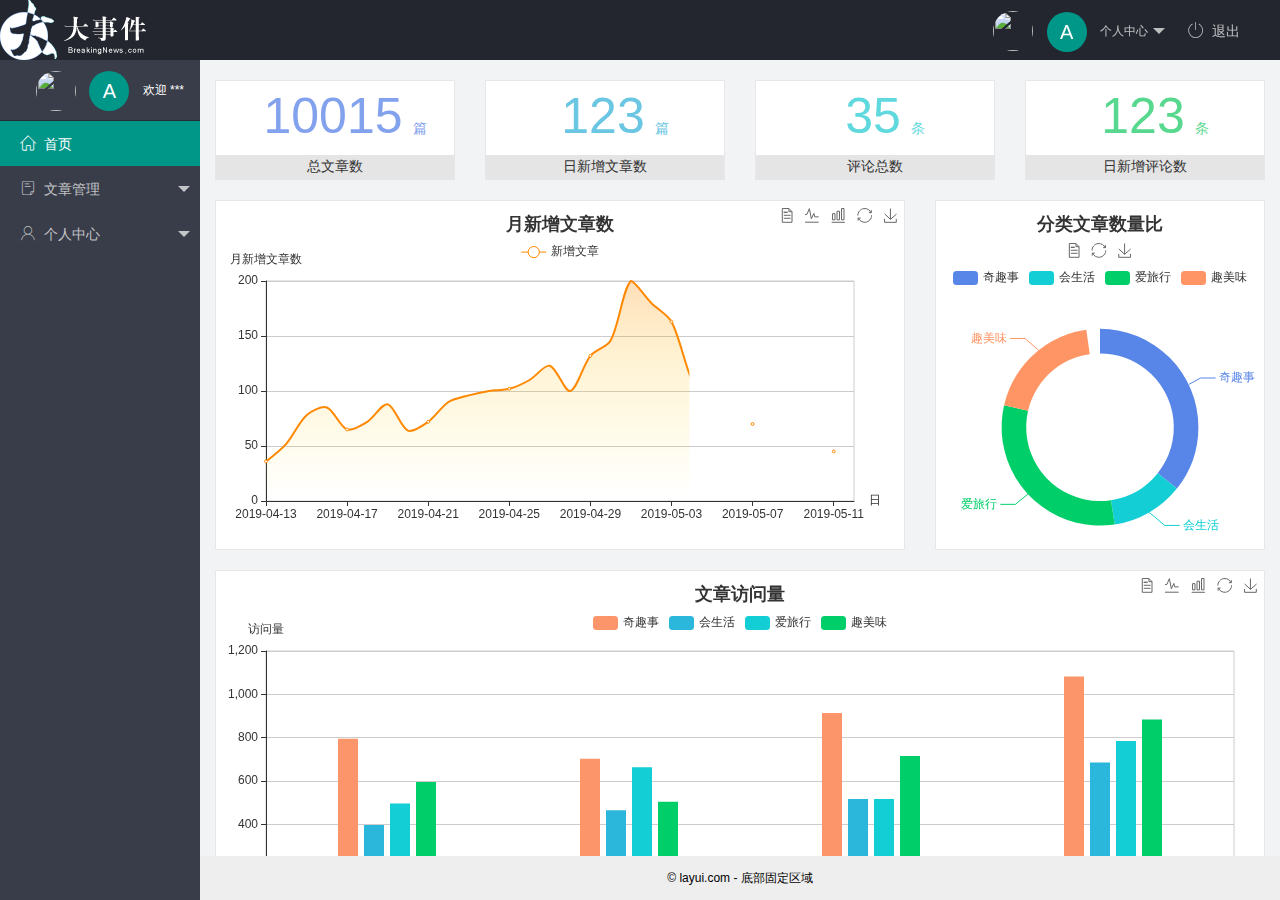
==== commit 14067329: "完成个人中心功能的开发" ====
--- a/index.html
+++ b/index.html
@@ -29,9 +29,9 @@
             个人中心
           </a>
           <dl class="layui-nav-child">
-            <dd><a href="">基本资料</a></dd>
-            <dd><a href="">更换头像</a></dd>
-            <dd><a href="">重置密码</a></dd>
+            <dd><a href="/user/user_info.html" target="fm">基本资料</a></dd>
+            <dd><a href="/user/user_avatar.html" target="fm">更换头像</a></dd>
+            <dd><a href="/user/user_pwd.html" target="fm">重置密码</a></dd>
           </dl>
         </li>
         <li class="layui-nav-item">
@@ -63,9 +63,9 @@
           <li class="layui-nav-item">
             <a href="javascript:;"><span class="iconfont icon-user"></span>个人中心</a>
             <dl class="layui-nav-child">
-              <dd><a href="javascript:;"><i class="layui-icon layui-icon-app"></i>基本资料</a></dd>
-              <dd><a href="javascript:;"><i class="layui-icon layui-icon-app"></i>更换头像</a></dd>
-              <dd><a href="javascript:;"><i class="layui-icon layui-icon-app"></i>重置密码</a></dd>
+              <dd><a href="/user/user_info.html" target="fm"><i class="layui-icon layui-icon-app"></i>基本资料</a></dd>
+              <dd><a href="/user/user_avatar.html" target="fm"><i class="layui-icon layui-icon-app"></i>更换头像</a></dd>
+              <dd><a href="/user/user_pwd.html" target="fm"><i class="layui-icon layui-icon-app"></i>重置密码</a></dd>
             </dl>
           </li>
         </ul>
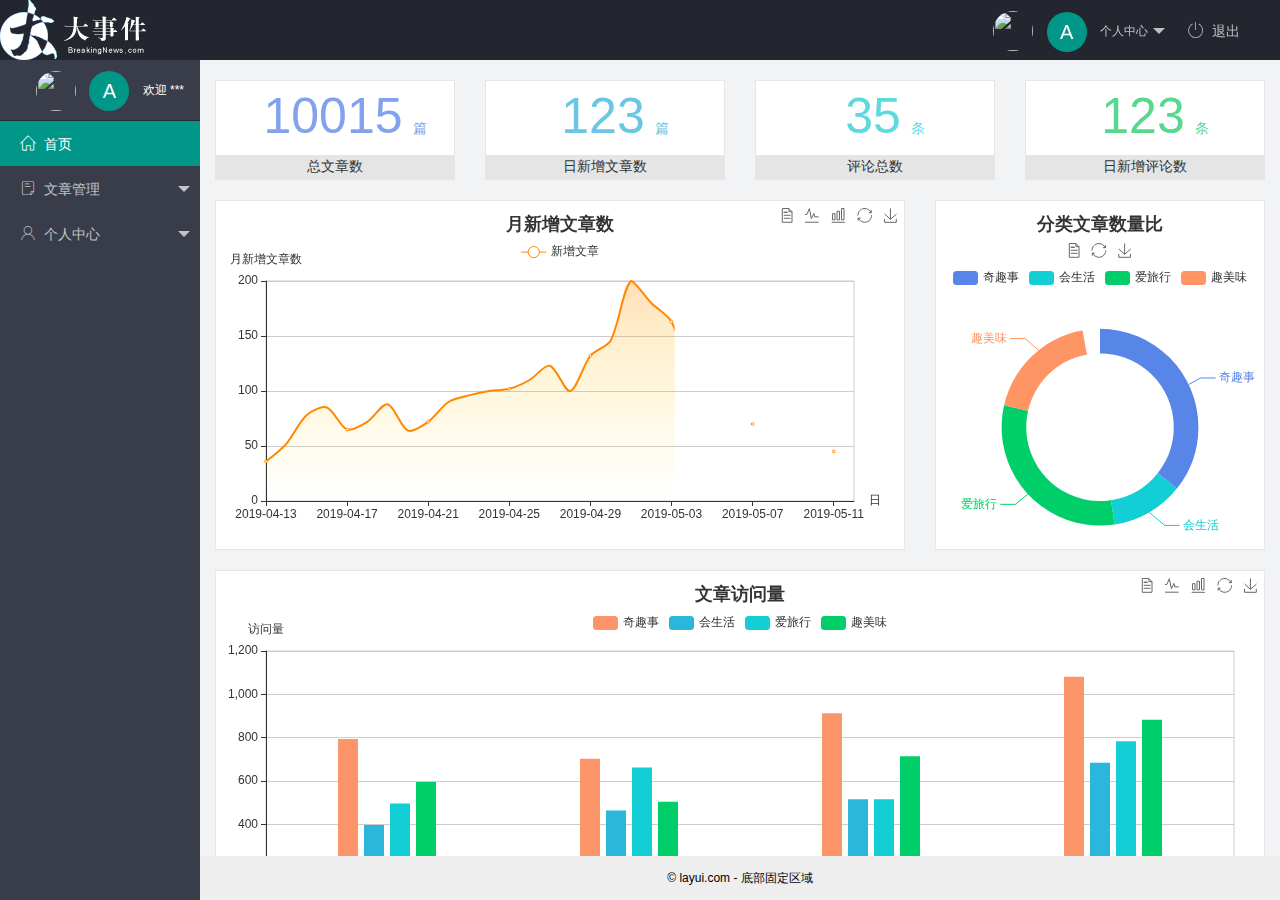
==== commit 64d62387: "完成文章管理相关功能的开发" ====
--- a/index.html
+++ b/index.html
@@ -55,9 +55,9 @@
           <li class="layui-nav-item">
             <a class="" href="javascript:;"><span class="iconfont icon-16"></span>文章管理</a>
             <dl class="layui-nav-child">
-              <dd><a href="javascript:;"><i class="layui-icon layui-icon-app"></i>文章类别</a></dd>
-              <dd><a href="javascript:;"><i class="layui-icon layui-icon-app"></i>文章列表</a></dd>
-              <dd><a href="javascript:;"><i class="layui-icon layui-icon-app"></i>发布文章</a></dd>
+              <dd><a href="/article/art_cate.html" target="fm"><i class="layui-icon layui-icon-app"></i>文章类别</a></dd>
+              <dd><a href="/article/art_list.html" target="fm"><i class="layui-icon layui-icon-app"></i>文章列表</a></dd>
+              <dd><a href="/article/art_pub.html" target="fm"><i class="layui-icon layui-icon-app"></i>发布文章</a></dd>
             </dl>
           </li>
           <li class="layui-nav-item">
